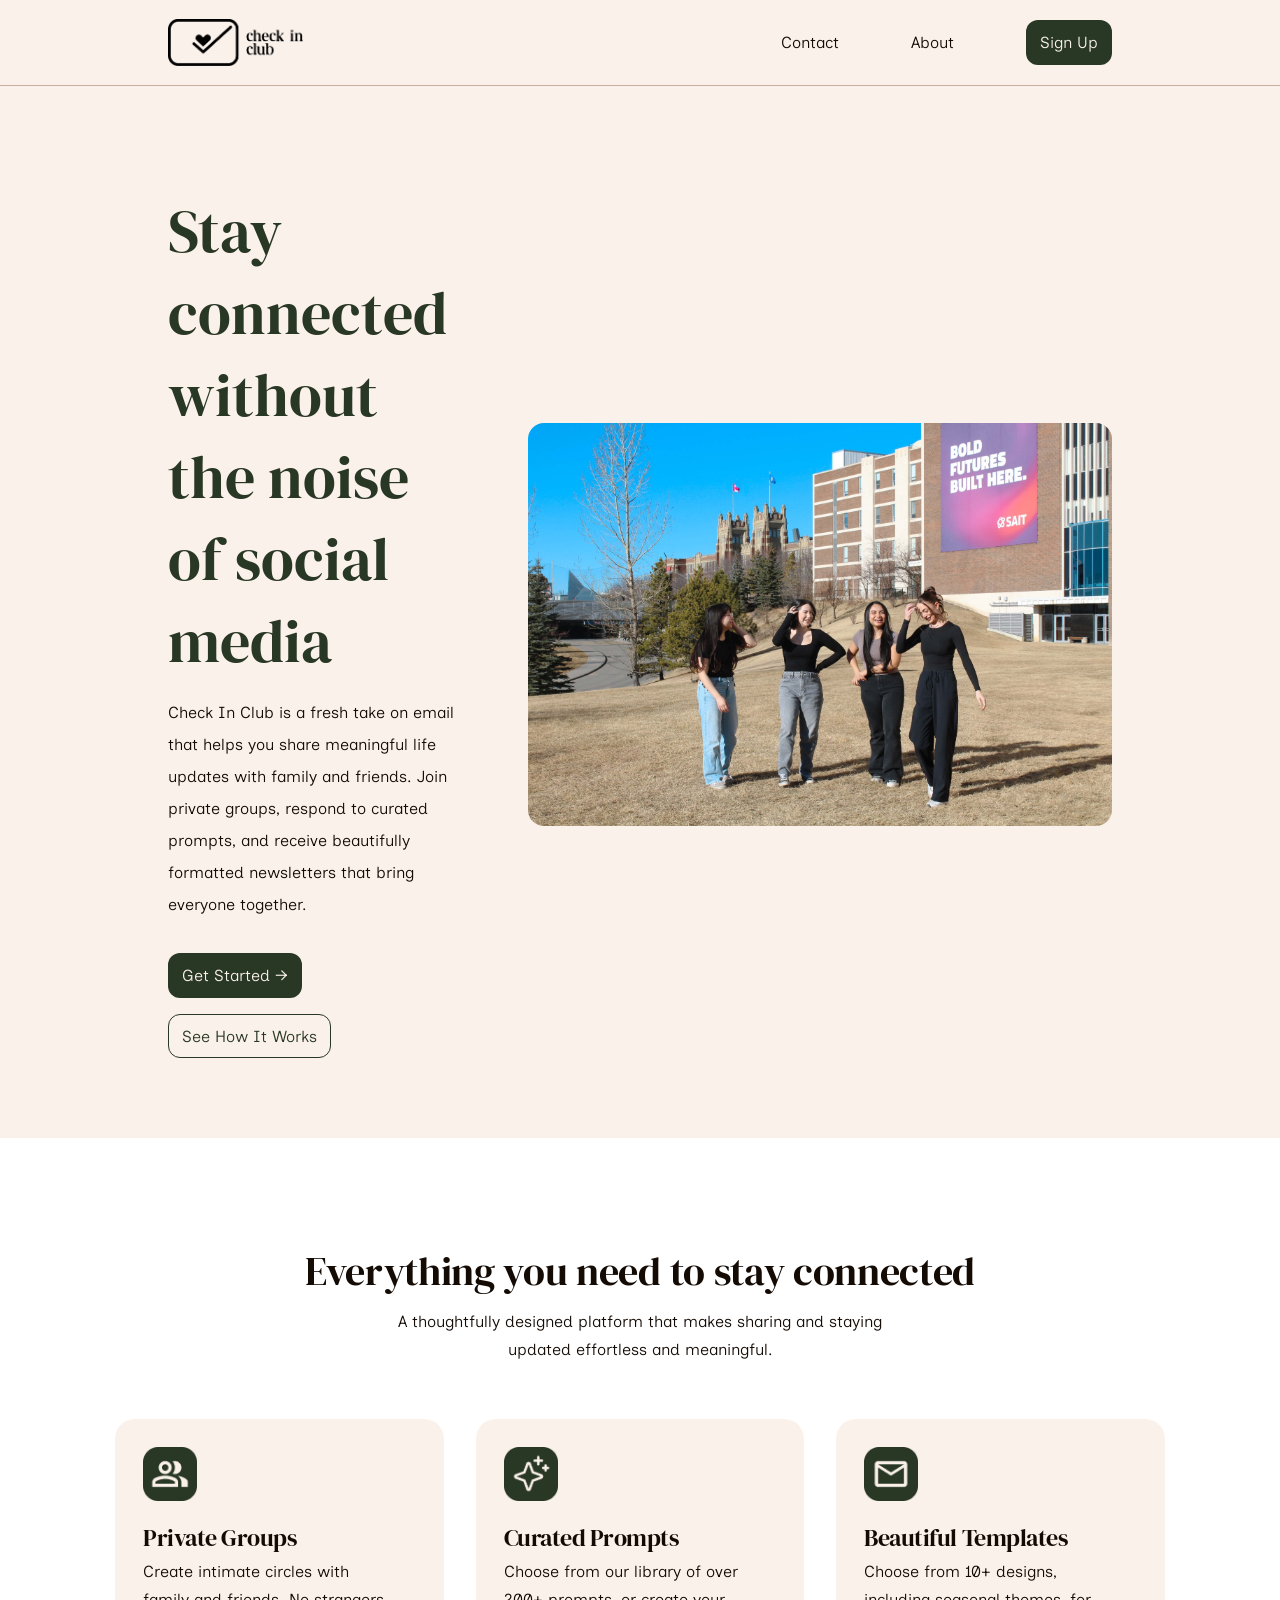
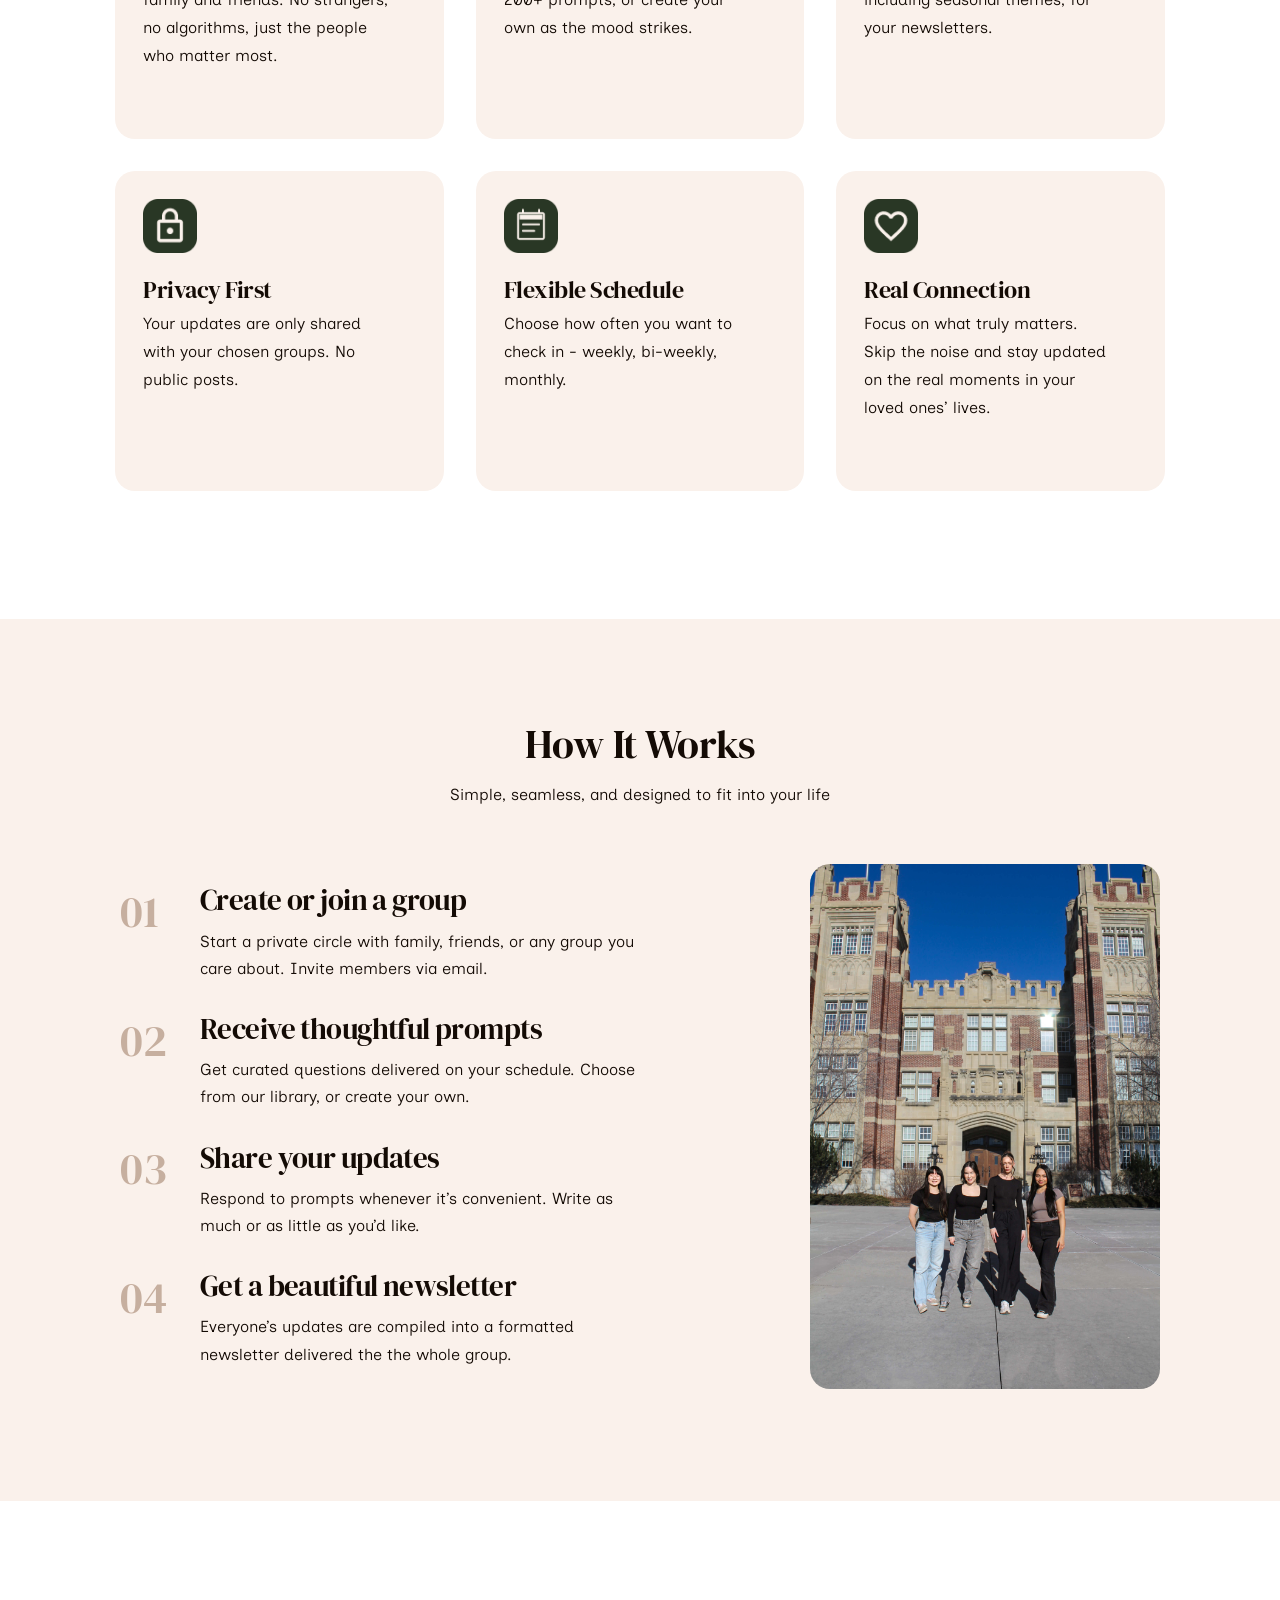
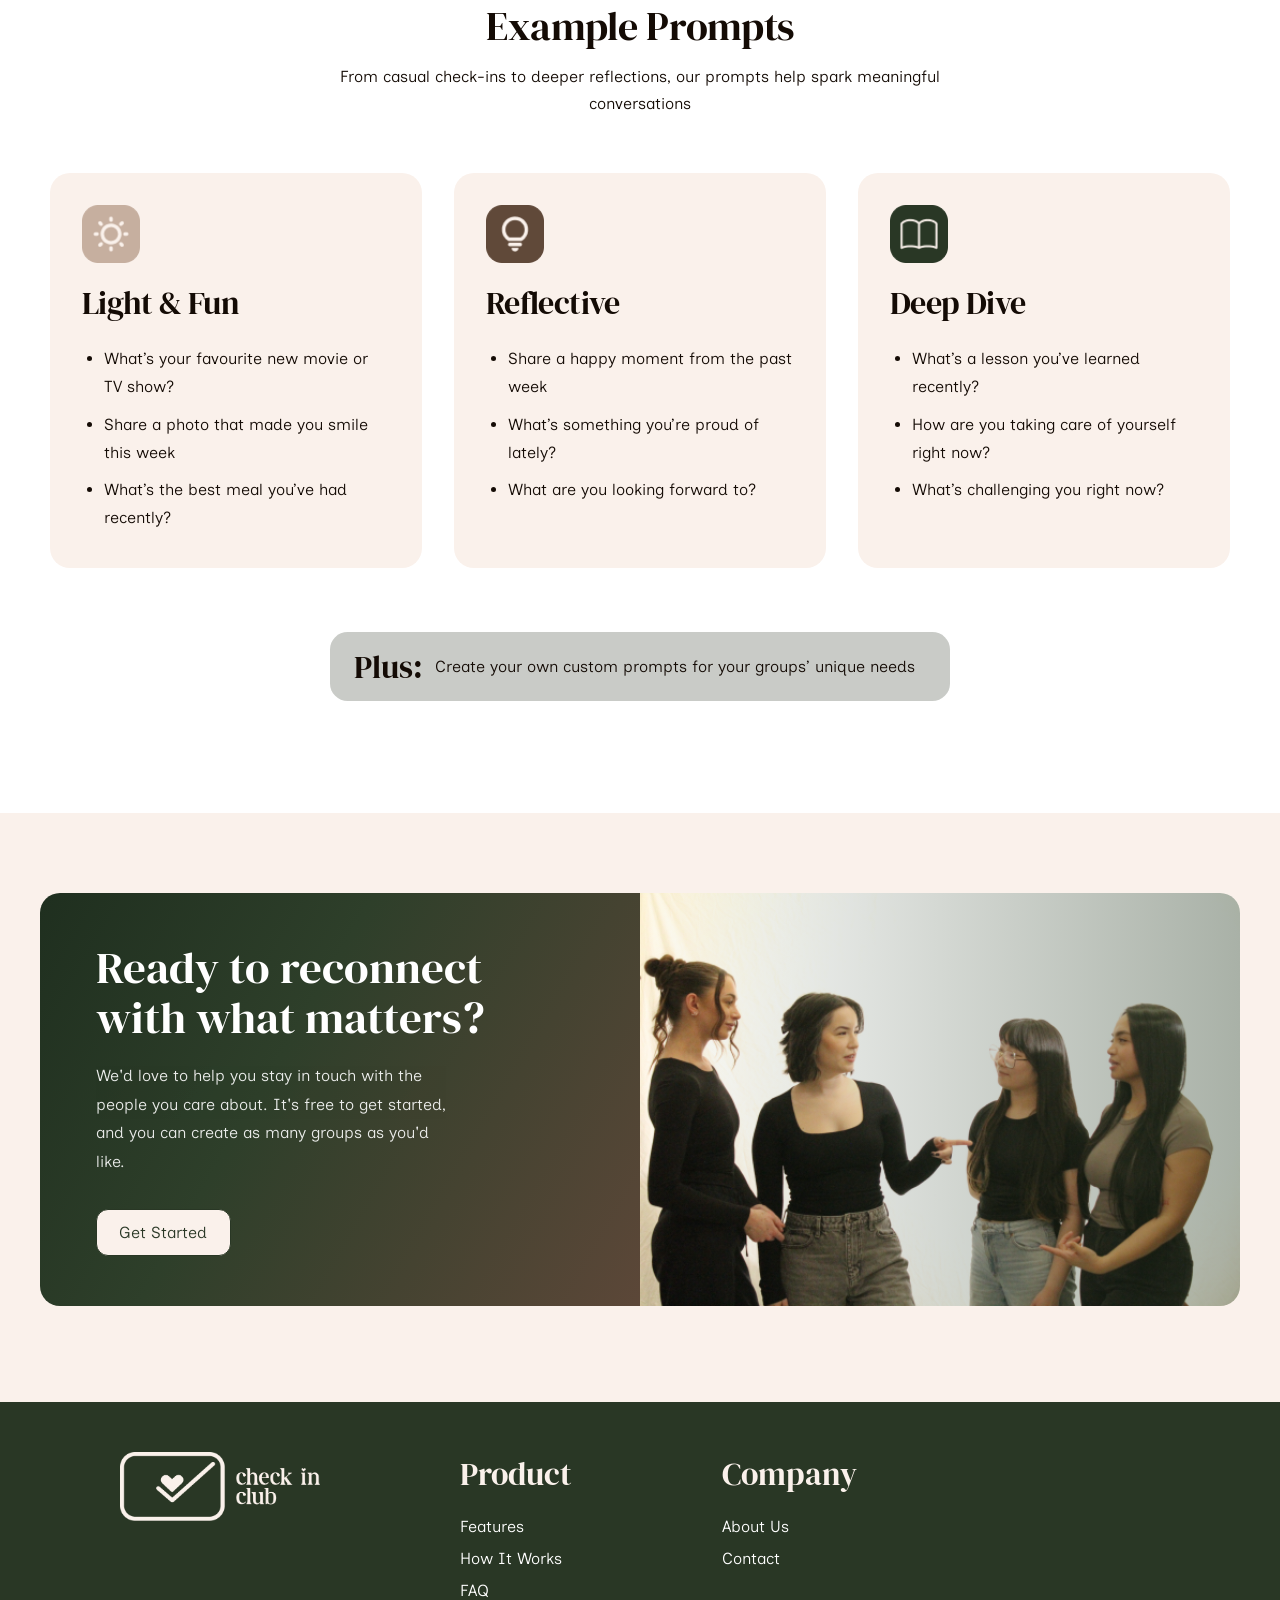
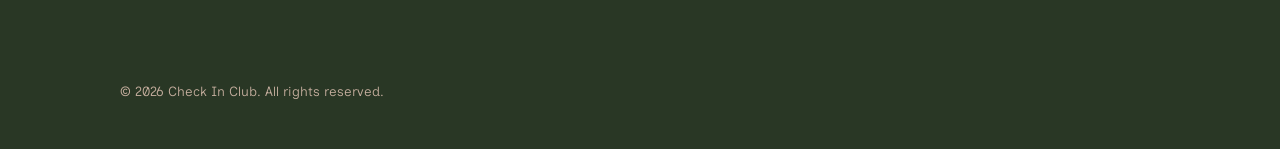
==== index.html @ f98d288e "adding files" ====
<!DOCTYPE html>
<html lang="en">
<head>
    <meta charset="UTF-8">
    <meta name="viewport" content="width=device-width, initial-scale=1.0">
    <title>Check In Club | checkinclub.ca</title>
    <link rel="stylesheet" href="styles.css">
</head>
<body>
    <header class="main-header">
        <div class="logo">
            <a href="index.html">
                <img src="images/full-logo.png" alt="Check In Club logo" class="logo-desktop">
                <img src="images/just-logo.png" alt="Check In Club logo" class="logo-mobile">
            </a>
        </div>
        <button class="nav-toggle" aria-label="Open menu" aria-expanded="false" aria-controls="site-nav">
            <span class="nav-toggle_bar"></span>
            <span class="nav-toggle_bar"></span>
            <span class="nav-toggle_bar"></span>
        </button>
        <nav class="nav-links" id="mobile-nav">
            <a href="contact.html">Contact</a>
            <a href="about.html">About</a>
            <a href="signup.html" class=" btn btn-primary">Sign Up</a>
        </nav>
    </header>

    <main>
        <section class="hero-section">
            <div class="hero-content">
                <div class="hero-content-text">
                    <div class="hero-text">
                        <h1>Stay connected without the noise of social media</h1>
                        <p>Check In Club is a fresh take on email that helps you share meaningful life updates with family and friends. Join private groups, respond to curated prompts, and receive beautifully formatted newsletters that bring everyone together.</p>
                    </div>
                    <div class="hero-actions">
                        <a href="signup.html" class="btn btn-primary">Get Started → </a>
                        <a href="#how-it-works" class="btn btn-secondary">See How It Works</a>
                    </div>
                </div>
                <div class="hero-image">
                    <img src="images/girlies_candid.jpeg" alt="students infront of SAIT campus" width="3337" height="2304">
                </div>    
            </div>
        </section>

        <section class="connected-section section-whitebg" id="what-features">
            <div class="connected-title">
                <h2>Everything you need to stay connected</h2>
                <p>A thoughtfully designed platform that makes sharing and staying updated effortless and meaningful.</p>
            </div>
            <div class="connected-grid">
                <article class="connected-card">
                    <img src="images/group-icon.png" alt="private groups icon" class="icon connect-icon">
                    <h3>Private Groups</h3>
                    <p>Create intimate circles with family and friends. No strangers, no algorithms, just the people who matter most.</p>
                </article>
                <article class="connected-card">
                    <img src="images/prompts-icon.png" alt="curated prompts icon" class="icon connect-icon">
                    <h3>Curated Prompts</h3>
                    <p>Choose from our library of over 200+ prompts, or create your own as the mood strikes.</p>
                </article>
                <article class="connected-card">
                    <img src="images/templates-icon.png" alt="beautiful templates icon" class="icon connect-icon">
                    <h3>Beautiful Templates</h3>
                    <p>Choose from 10+ designs, including seasonal themes, for your newsletters.</p>
                </article>
                <article class="connected-card">
                    <img src="images/privacy-icon.png" alt="privacy first icon" class="icon connect-icon">
                    <h3>Privacy First</h3>
                    <p>Your updates are only shared with your chosen groups. No public posts.</p>
                </article>
                <article class="connected-card">
                    <img src="images/sched-icon.png" alt="flexible schedule icon" class="icon connect-icon">
                    <h3>Flexible Schedule</h3>
                    <p>Choose how often you want to check in - weekly, bi-weekly, monthly. </p>
                </article>
                <article class="connected-card">
                    <img src="images/connection-icon.png" alt="real connection icon" class="icon connect-icon">
                    <h3>Real Connection</h3>
                    <p>Focus on what truly matters. Skip the noise and stay updated on the real moments in your loved ones’ lives.</p>
                </article>
            </div>
        </section>

        <section class="how-section" id="how-it-works">
            <div class="how-title">
                <h2>How It Works</h2>
                <p>Simple, seamless, and designed to fit into your life</p>
            </div>
            <div class="how-content">
                <div class="how-list">
                    <article class="how-step">
                        <span>01</span>
                        <div class="how-step-text">
                            <h3>Create or join a group</h3>
                            <p>Start a private circle with family, friends, or any group you care about. Invite members via email. </p>
                        </div>
                    </article>
                    <article class="how-step">
                        <span>02</span>
                        <div class="how-step-text">
                            <h3>Receive thoughtful prompts</h3>
                            <p>Get curated questions delivered on your schedule. Choose from our library, or create your own.</p>
                        </div>
                    </article>
                    <article class="how-step">
                        <span>03</span>
                        <div class="how-step-text">
                            <h3>Share your updates</h3>
                            <p>Respond to prompts whenever it’s convenient. Write as much or as little as you’d like.</p>
                        </div>
                    </article>
                    <article class="how-step">
                        <span>04</span>
                        <div class="how-step-text">
                            <h3>Get a beautiful newsletter</h3>
                            <p>Everyone’s updates are compiled into a formatted newsletter delivered the the whole group.</p>
                        </div>
                    </article>
                </div>
                <div class="how-image">
                    <img src="images/girlies_port.jpg" alt="students infront of a SAIT building" width="2304" height="3456">
                </div>
            </div>
        </section>

        <section class="prompts-section section-whitebg">
            <div class="prompts-title">
                <h2>Example Prompts</h2>
                <p>From casual check-ins to deeper reflections, our prompts help spark meaningful conversations</p>
            </div>
            <div class="prompts-content">
                <div class="prompts-list">
                    <article class="prompts-card">
                        <img src="images/light-icon.png" alt="lights and fun icon" class="icon">
                        <h3>Light & Fun</h3>
                        <ul>
                            <li>What’s your favourite new movie or TV show?</li>
                            <li>Share a photo that made you smile this week</li>
                            <li>What’s the best meal you’ve had recently?</li>
                        </ul>
                    </article>
                    <article class="prompts-card">
                        <img src="images/reflect-icon.png" alt="reflective icon" class="icon">
                        <h3>Reflective</h3>
                        <ul>
                            <li>Share a happy moment from the past week</li>
                            <li>What’s something you’re proud of lately?</li>
                            <li>What are you looking forward to?</li>
                        </ul>
                    </article>
                    <article class="prompts-card">
                        <img src="images/deepdive-icon.png" alt="deep dive icon" class="icon">
                        <h3>Deep Dive</h3>
                        <ul>
                            <li>What’s a lesson you’ve learned recently?</li>
                            <li>How are you taking care of yourself right now?</li>
                            <li>What’s challenging you right now?</li>
                        </ul>
                    </article>
                </div>
            </div>
            <div class="prompts-plus">
                <h3>Plus:</h3>
                <p>Create your own custom prompts for your groups’ unique needs</p>
            </div>
        </section>

        <section class="ready-section">
            <div class="ready-content">
                <div class="ready-text">
                    <h3>Ready to reconnect with what matters?</h3>
                    <p>We'd love to help you stay in touch with the people you care about. It's free to get started, and you can create as many groups as you'd like.</p>
                    <a href="signup.html" class="btn btn-secondary">Get Started</a>
                </div>
                <div class="ready-image">
                    <img src="images/girlies_convo.png" alt="four students having a group discussion">
                </div>
            </div>
        </section>
        
    </main>

    <footer class="main-footer">
        <div class="footer-contents">
            <a href="index.html">
                <img src="images/full-ltlogo.png" alt="Check In Club logo" class="logo-desktop">
                <img src="images/lettermark-logo.png" alt="Check In Club logo" class="footer-logo logo-mobile">
            </a>
            <div class="footer-quick">
                <div class="footer-links">
                    <h3>Product</h3>
                    <a href="#what-features">Features</a>
                    <a href="#how-it-works">How It Works</a>
                    <a href="faq.html">FAQ</a>
                </div>
                <div class="footer-links">
                    <h3>Company</h3>
                    <a href="about.html">About Us</a>
                    <a href="contact.html">Contact</a>
                </div>    
            </div>
        </div>
        <div class="footer-copy">
            <p>&copy; 2026 Check In Club. All rights reserved.</p>
        </div>
    </footer>

    <script src="script.js"></script>
</body>
</html>
---- styles.css ----
@import url('https://fonts.googleapis.com/css2?family=DM+Serif+Display:ital@0;1&family=Inclusive+Sans:ital,wght@0,300..700;1,300..700&display=swap');

:root {
    --ltbg: #FAF1EB;
    --lttext: #140B05;
    --ltprimary: #293725;
    --ltsecondary: #C6AF9F;
    --ltaccent: #604939;
    --dkbg: #140B05;
    --dktext: #FAF1EB;
    --dkprimary: #CCDAC8;
    --dksecondary: #604939;
    --dkaccent: #C6AF9F;
    --white: #FFFFFF;
}

* {
    box-sizing: border-box;
    margin: 0;
}
html {
    scroll-behavior: smooth;
}

body {
    font-family: 'Inclusive Sans', Arial, Helvetica, sans-serif;
    background-color: var(--ltbg);
    color: var(--lttext);
    font-weight: 350;
}

/*-- main header and mobile menu --*/
.nav-toggle {
    display: none;
    background: transparent;
    border: none;
    padding: 0.25rem;
    cursor: pointer;
    z-index: 1001;
}

.nav-toggle_bar {
    display: block;
    width: 26px;
    height: 3px;
    margin: 5px 0;
    background-color: var(--ltprimary);
    border-radius: 999px;
    transition: transform 0.25s ease, opacity 0.25s ease;
}

/* hamburger to X */
.nav-toggle.active .nav-toggle_bar:nth-child(1) {
    transform: translateY(8px) rotate(45deg);
}

.nav-toggle.active .nav-toggle_bar:nth-child(2) {
    opacity: 0;
}

.nav-toggle.active .nav-toggle_bar:nth-child(3) {
    transform: translateY(-8px) rotate(-45deg);
}

img {
    display: block;
    max-width: 100%;
}

a {
    color: inherit;
    text-decoration: none;
}

h1, h2, h3 {
    font-family: 'DM Serif Display', Verdana, Tahoma, sans-serif;
    font-weight: 330;
}

/* buttons */
.btn {
    display: inline-flex;
    align-items: center;
    justify-content: center;
    min-height: 2.8rem;
    padding: 0.2rem 0.8rem;
    border-radius: 0.75rem;
    border: 1px solid transparent;
    font-size: 1rem;
    transition: 0.2s ease;
}

.btn-primary {
    background-color: var(--ltprimary);
    color: var(--ltbg);
}

.btn-primary:hover {
    background-color: var(--ltbg);
    color: var(--ltprimary);
    border: 1px solid #293725;
}

.btn-secondary {
    background-color: var(--ltbg);
    color: var(--ltprimary);
    border: 1px solid var(--ltprimary);
}

.btn-secondary:hover {
    background-color: var(--ltprimary);
    color: var(--ltbg);
}
/* header */
.main-header {
    display: flex;
    justify-content: space-between;
    align-items: center;
    padding: 1.2rem 10.5rem;
    border-bottom: 1px solid var(--ltsecondary);
}

.logo img {
    max-width: 135px;
    height: auto;
}

.nav-toggle {
    display: none;
    width: 60px;
    height: 60px;
    border: none;
    border-radius: 50%;
    background-color: var(--ltprimary);
    cursor: pointer;
    z-index: 1001;

    /* this is the important part */
    padding: 0;
    position: relative;
}

.nav-toggle_bar {
    position: absolute;
    left: 50%;
    width: 26px;
    height: 4px;
    background-color: var(--ltbg);
    border-radius: 999px;
    transform: translateX(-50%);
}

/* place each line manually */
.nav-toggle_bar:nth-child(1) {
    top: 12px;
}

.nav-toggle_bar:nth-child(2) {
    top: 23px;
}

.nav-toggle_bar:nth-child(3) {
    top: 34px;
}
.nav-links {
    display: flex;
    align-items: center;
    gap: 4.5rem;
}
  
.nav-links a {
    font-size: 1rem;
}
.nav-toggle.active .nav-toggle_bar:nth-child(1) {
    top: 24px;
    transform: translateX(-50%) rotate(45deg);
}

.nav-toggle.active .nav-toggle_bar:nth-child(2) {
    opacity: 0;
}

.nav-toggle.active .nav-toggle_bar:nth-child(3) {
    top: 24px;
    transform: translateX(-50%) rotate(-45deg);
}

/*-- index page --*/

/* index hero */
.hero-section {
    min-height: calc(100vh - 94px);
    padding: 6.5rem 10.5rem 5rem;
}

h1 {
    font-size: 60px;
    color: var(--ltprimary)
}

.hero-content {
    max-width: 1400px;
    margin: 0 auto;
    display: grid;
    grid-template-columns: 1fr 1.08fr;
    gap: 4.5rem;
    align-items: center;
}

.hero-content-text {
    max-width: 620px;
    margin: 0 auto;
}

.hero-text h1 {
    max-width: 17ch;
    margin-bottom: 15px;
}

.hero-text p {
    max-width: 40ch;
    line-height: 32px;
}

.hero-actions {
    display: flex;
    flex-wrap: wrap;
    gap: 1rem;
    margin-top: 2rem;
}

.hero-image img {
    border-radius: 16px;
    max-width: 584px;
    height: auto;
}

.section-whitebg {
    background-color: var(--white)
}

/* index stay connected */
.connected-section {
    padding: 7rem 2rem 8rem;
}

.connected-title {
    max-width: 780px;
    margin: 0 auto 3.5rem;
    text-align: center;
}

.connected-title h2 {
    font-size: clamp(2.5rem, 1vw, 4.25rem);
    line-height: 1.05;
    letter-spacing: -0.02rem;
    margin-bottom: 1rem;
}

.connected-title p {
    max-width: 500px;
    margin: 0 auto;
    font-size: 1rem;
    line-height: 1.7;
}

.connected-grid {
    max-width: 1050px;
    margin: 0 auto;
    display: grid;
    grid-template-columns: repeat(3, 1fr);
    gap: 2rem;
}

.connected-card {
    background-color: var(--ltbg);
    border-radius: 1.25rem;
    padding: 1.75rem 1.75rem 2rem;
    min-height: 320px;
    display: flex;
    flex-direction: column;
    align-items: flex-start;
}

.connected-card .icon {
    width: 54px;
    height: 54px;
    object-fit: contain;
    margin-bottom: 1.5rem;
}

.connected-card h3 {
    font-family: 'DM Serif Display', Georgia, serif;
    font-size: 1.5rem;
    line-height: 1.05;
    letter-spacing: -0.02em;
    color: var(--lttext);
    margin-bottom: .5rem;
}

.connected-card p {
    font-size: 1rem;
    line-height: 1.75;
    color: var(--lttext);
    max-width: 25ch;
}

/* index how it works */
.how-section {
    padding: 6.5rem 2rem 7rem;
}

.how-title {
    max-width: 780px;
    margin: 0 auto 3.5rem;
    text-align: center;
}

.how-title h2 {
    font-size: clamp(2.5rem, 1vw, 4.25rem);
    line-height: 1.05;
    letter-spacing: -0.02rem;
    margin-bottom: 1rem;
}

.how-title p {
    font-size: 1rem;
    line-height: 1.7;
    color: var(--lttext);
}

.how-content {
    max-width: 1040px;
    margin: 0 auto;
    display: grid;
    grid-template-columns: 1.15fr 1fr;
    gap: 1.5rem;
    align-items: center;
}

.how-list {
    display: flex;
    flex-direction: column;
    gap: 2rem;
}

.how-step {
    display: grid;
    grid-template-columns: 60px 1fr;
    gap: 1.25rem;
    align-items: start;
}

.how-step span {
    font-family: 'DM Serif Display', Georgia, serif;
    font-size: 2.8rem;
    line-height: 1;
    color: var(--ltsecondary);
    display: inline-block;
    padding-top: 0.3rem;
}

.how-step-text h3 {
    font-size: 1.8rem;
    line-height: 1.05;
    letter-spacing: -0.02em;
    color: var(--lttext);
    margin-bottom: 0.75rem;
}

.how-step-text p {
    max-width: 45ch;
    font-size: 1rem;
    line-height: 1.7;
    color: var(--lttext);
}

.how-image {
    display: flex;
    justify-content: flex-end;
}

.how-image img {
    width: 100%;
    max-width: 350px;
    height: auto;
    object-fit: cover;
    border-radius: 1.25rem;
}

/* index prompts */
.prompts-section {
    padding: 6.5rem 2rem 7rem;
}

.prompts-title {
    max-width: 780px;
    margin: 0 auto 3.5rem;
    text-align: center;
}

.prompts-title h2 {
    font-size: clamp(2.5rem, 1vw, 4.25rem);
    line-height: 1.05;
    letter-spacing: -0.02rem;
    margin-bottom: 1rem;
}

.prompts-title p {
    max-width: 620px;
    margin: 0 auto;
    font-size: 1rem;
    line-height: 1.7;
    color: var(--lttext);
}

.prompts-content {
    max-width: 1180px;
    margin: 0 auto;
}

.prompts-list {
    display: grid;
    grid-template-columns: repeat(3, 1fr);
    gap: 2rem;
}

.prompts-card {
    background-color: var(--ltbg);
    border-radius: 1.25rem;
    padding: 2rem 2rem 2.2rem;
    min-height: 395px;
    display: flex;
    flex-direction: column;
    align-items: flex-start;
}

.prompts-card img {
    width: 58px;
    height: 58px;
    object-fit: contain;
    margin-bottom: 1.5rem;
    display: block;
}

.prompts-card h3 {
    font-family: 'DM Serif Display', Georgia, serif;
    font-size: 2rem;
    line-height: 1.05;
    letter-spacing: -0.02em;
    color: var(--lttext);
    margin-bottom: 1.5rem;
}

.prompts-card ul {
    margin: 0;
    padding-left: 1.4rem;
}

.prompts-card li {
    font-size: 1rem;
    line-height: 1.75;
    color: var(--lttext);
    margin-bottom: 0.6rem;
}

.prompts-card li:last-child {
    margin-bottom: 0;
}

.prompts-plus {
    max-width: 620px;
    margin: 4rem auto 0;
    background-color: #c9cbc7;
    border-radius: 1.1rem;
    padding: 1.15rem 1.5rem;
    display: flex;
    align-items: center;
    gap: 0.75rem;
}

.prompts-plus h3 {
    font-size: 2rem;
    line-height: 1;
    color: var(--lttext);
    margin: 0;
    flex-shrink: 0;
}

.prompts-plus p {
    margin: 0;
    font-size: 1rem;
    line-height: 1.5;
    color: var(--lttext);
}

/* index ready */
.ready-section {
    padding: 5rem 2rem 6rem;
}

.ready-content {
    max-width: 1200px;
    margin: 0 auto;

    display: grid;
    grid-template-columns: 1fr 1fr;
    align-items: stretch;

    border-radius: 1.25rem;
    overflow: hidden;
}

/* left side */
.ready-text {
    padding: 3rem 3.5rem;

    display: flex;
    flex-direction: column;
    justify-content: center;

    background: linear-gradient(
        120deg,
        #1f2f1f 0%,
        #2e3f2a 40%,
        #5c4738 100%
    );

    color: var(--white);
}

.ready-text h3 {
    font-family: 'DM Serif Display', Georgia, serif;
    font-size: 2.8rem;
    line-height: 1.1;
    margin-bottom: 1.25rem;
    max-width: 18ch;
}

.ready-text p {
    font-size: 1rem;
    line-height: 1.8;
    margin-bottom: 2rem;
    max-width: 36ch;
    opacity: 0.9;
}

.ready-text .btn {
    width: fit-content;
    padding: 0.8rem 1.4rem;
}

.ready-text .btn:hover {
    background-color: var(--ltprimary);
    border: 1px solid var(--ltbg);
}

/* right side */
.ready-image {
    position: relative;
}

.ready-image img {
    width: 100%;
    height: 100%;
    object-fit: cover;
    display: block;
}

/* subtle overlay tint */
.ready-image::after {
    content: "";
    position: absolute;
    inset: 0;
    background: linear-gradient(
        to left,
        rgba(40, 60, 35, 0.4),
        rgba(40, 60, 35, 0)
    );
}

/*-- about page --*/
.about-hero {
    padding: 6.5rem 11rem 5rem;
    max-width: 1550px;
    margin: 0 auto;
    display: grid;
    grid-template-columns: 1fr 0.75fr;
    gap: 1.5rem;
    align-items: center;
}

.about-hero-text {
    max-width: 1550px;
    margin: 0 auto;
}

.about-hero-text h1 {
    font-size: 60px;
    color: var(--ltprimary);
    max-width: 17ch;
    margin-bottom: 15px;
}
    
.about-hero-text p {
    max-width: 100ch;
    line-height: 30px;
}

.about-hero-image {
    display: flex;
    justify-content: flex-end;
}
    
.about-hero-image img {
    width: 100%;
    max-width: 350px;
    height: auto;
    object-fit: cover;
    border-radius: 1.25rem;
}

.about-grid {
    padding: 1.5rem 11rem 4rem;
    display: grid;
    grid-template-columns: repeat(2, 1fr);
    gap: 2.5rem;
    max-width: 1400px;
    margin: 0 auto;
}

.about-girlie {
    border-radius: 1rem;
    background-color: var(--ltsecondary);
    color: var(--lttext);
    justify-content: center;
    text-align: center;
    padding: 1.5rem;

}

.about-girlie img {
    margin: 0 auto;
    justify-items: center;
    margin-bottom: 20px;
}
.about-girlie h3 {
    font-size: 1.5rem;
}

.about-girlie p {
    line-height: 25px;
    margin: 20px;
}

.girlie-icons {
    padding: 1rem;
}

.girlie-icons i {
    font-size: 30px;
}

.girlie-icons a {
    margin: 10px;
}

/*-- sign up page --*/
.signup-section {
    padding: 4rem 9.8rem;
    max-width: 1600px;
    width: 100%;
    margin: 0 auto;
    display: flex;
    justify-content: center;
}

.signup-content {
    max-width: 500px;
}

.signup-content h1 {
    margin-bottom: 1.5rem;
}

.signup-content p {
    line-height: 28px;
}

.signup-form {
    background-color: var(--ltsecondary);
    padding: 1.2rem;
    margin: 0 auto;
    border-radius: 16px;
    width: 400px;
}

.signup-form h2 {
    margin-bottom: 1rem;
}

.signup-form input{
    width: 100%;
    margin-bottom: 2rem;
    padding: .8rem;
    border: 1.5px solid var(--lttext);
    border-radius: 8px;
    font-family: 'Inclusive Sans', Arial, Helvetica, sans-serif;
}

.signup-form button {
    font-family: 'Inclusive Sans', Arial, Helvetica, sans-serif;
    font-weight: 350;
}

.signup-message {
    padding: 3rem 9.5rem 4rem;
    line-height: 28px;
    max-width: 1400px;
}

.signup-message h2 {
    margin-bottom: 1rem;
}

.signup-empty {
    padding: 20rem;
}

/*-- contact page --*/
.contact-section {
    max-width: 1260px;
    margin: 0 auto;
    padding: 5rem 2rem 6rem;
}

.contact-section h1 {
    margin-bottom: 2.5rem;
}
.contact-form {
    background-color: var(--white);
    border-radius: 1.25rem;
    padding: 3rem 3.5rem;
    box-shadow: 0 4px 10px rgba(0, 0, 0, 0.12);
}

.contact-form form {
    display: flex;
    flex-direction: column;
    gap: 2rem;
}

.contact-row {
    display: grid;
    grid-template-columns: repeat(2, 1fr);
    gap: 2.5rem;
}

.input-group {
    display: flex;
    flex-direction: column;
    gap: 0.9rem;
}

.input-group label {
    font-family: 'DM Serif Display', Verdana, Tahoma, sans-serif;
    font-weight: 330;
    font-size: 1.5rem;
    line-height: 1.1;
    color: var(--lttext);
}

.input-group input,
.input-group textarea {
    width: 100%;
    border: 2px solid #1f1a17;
    border-radius: 0.75rem;
    background-color: var(--ltbg);
    color: var(--lttext);
    font-family: 'Inclusive Sans', Arial, Helvetica, sans-serif;
    font-size: 1rem;
    padding: 1rem 1.1rem;
    outline: none;
    transition: border-color 0.2s ease, box-shadow 0.2s ease;
}

.input-group input {
    min-height: 64px;
}

.input-group textarea {
    min-height: 190px;
    resize: vertical;
}

.input-group input::placeholder,
.input-group textarea::placeholder {
    color: #8d847d;
}

.input-group input:focus,
.input-group textarea:focus {
    border-color: var(--ltprimary);
    box-shadow: 0 0 0 3px rgba(41, 55, 37, 0.12);
}

.contact-form .btn {
    width: 100%;
    min-height: 58px;
    border-radius: 0.75rem;
    font-size: 1.1rem;
    justify-content: center;
    font-family: 'Inclusive Sans', Arial, Helvetica, sans-serif;
}

.contact-form .btn-primary {
    background: linear-gradient(to right, #1f2f1f, #284023);
    color: var(--white);
    border: none;
}

.contact-form .btn-primary:hover {
    background: linear-gradient(to right, #243824, #2d4928);
    color: var(--white);
}

/*-- faqs page --*/
.faq-page {
    max-width: 1200px;
    margin: 0 auto;
    padding: 5rem 2rem 7rem;
}

.faq-hero {
    margin-bottom: 3.5rem;
}

.faq-hero h1 {
    font-family: 'DM Serif Display', Georgia, serif;
    line-height: 1.05;
    letter-spacing: -0.03em;
    color: var(--ltprimary);
    margin-bottom: 1.5rem;
}

.faq-hero p {
    max-width: 950px;
    font-size: 1rem;
    line-height: 1.8;
    color: var(--lttext);
}

.faq-list {
    display: flex;
    flex-direction: column;
    gap: 1.25rem;
}

.faq-item {
    background-color: #c9b4a3;
    border-radius: 1rem;
    padding: 0;
    overflow: hidden;
}

.faq-item summary {
    list-style: none;
    cursor: pointer;
    position: relative;
    padding: 1.15rem 4.5rem 1.15rem 1.25rem;

    font-family: 'DM Serif Display', Georgia, serif;
    font-size: 1.85rem;
    line-height: 1.1;
    color: var(--ltprimary);
}

.faq-item summary::-webkit-details-marker {
    display: none;
}

.faq-item summary::after {
    content: "";
    position: absolute;
    right: 1.25rem;
    top: 50%;
    width: 14px;
    height: 14px;
    border-right: 3px solid var(--ltprimary);
    border-bottom: 3px solid var(--ltprimary);
    transform: translateY(-65%) rotate(45deg);
    transition: transform 0.2s ease;
}

.faq-item[open] summary::after {
    transform: translateY(-35%) rotate(225deg);
}

.faq-item p {
    padding: 0 1.25rem 1.15rem;
    margin: 0;
    font-size: 1rem;
    line-height: 1.8;
    color: var(--lttext);
    max-width: 1000px;
}

/* optional hover */
.faq-item summary:hover {
    opacity: 0.92;
}

/* footer */
.main-footer {
    background-color: var(--ltprimary);
    padding: 50px 120px 50px;
}

.footer-contents {
    display: flex;
    align-items: flex-start;
    gap: 140px;
    margin-bottom: 80px;
    color: var(--ltbg);
}

.footer-contents img {
    width: 180px;
    max-width: 100%;
    display: block;
}

img.logo-desktop {
    display: block;
    width: 200px;
}
img.logo-mobile {
    display: none;
}

.footer-quick {
    display: flex;
    justify-content: center;
    gap: 150px;
}

.footer-links {
    display: flex;
    flex-direction: column;
    gap: 10px;
    min-width: 100px;
}

.footer-links h3 {
    font-size: 2rem;
    margin: 0 0 10px 0;
}

.footer-links a {
    text-decoration: none;
    color: var(--white);
    font-size: 1rem;
    line-height: 1.4;
    transition: color 0.2s ease;
}

.footer-copy {
    color: var(--ltsecondary);
    font-size: smaller;
}

/*-- tablet and smaller --*/
   @media (min-width: 769px) and (max-width: 1024px) {
    /* header */
    .main-header {
        padding: 1.1rem 3rem;
    }

    .logo img {
        max-width: 120px;
    }

    .nav-links {
        gap: 2rem;
    }

    /* hero */
    .hero-section {
        padding: 4rem 8rem 3.5rem;
    }

    .hero-content {
        grid-template-columns: 1fr 1fr;
        gap: 2.5rem;
        align-items: center;
    }

    .hero-content-text {
        max-width: 100%;
        margin: 0;
    }

    .hero-text h1 {
        max-width: 10ch;
        font-size: 3.5rem;
        line-height: 1;
    }

    .hero-text p {
        max-width: 100%;
        font-size: 1rem;
        line-height: 1.7;
    }

    .hero-image img {
        max-width: 100%;
    }

    /* shared section padding */
    .connected-section,
    .how-section,
    .prompts-section,
    .ready-section {
        padding-left: 3rem;
        padding-right: 3rem;
    }

    /* connected */
    .connected-grid {
        grid-template-columns: repeat(2, 1fr);
        gap: 1.5rem;
    }

    .connected-card {
        min-height: auto;
    }

    .connected-card p {
        max-width: 100%;
    }

    /* how */
    .how-content {
        grid-template-columns: 1fr 0.8fr;
        gap: 2rem;
    }

    .how-step-text p {
        max-width: 100%;
    }

    .how-image img {
        max-width: 280px;
    }

    /* prompts */
    .prompts-list {
        grid-template-columns: 1fr;
        gap: 1.25rem;
    }

    .prompts-card {
        min-height: auto;
    }

    /* plus bar */
    .prompts-plus {
        max-width: 100%;
        margin-top: 2rem;
    }

    /* ready */
    .ready-content {
        grid-template-columns: 1fr 1fr;
    }

    .ready-text {
        padding: 2rem;
    }

    .ready-text h3 {
        font-size: 2.2rem;
        max-width: 100%;
    }

    .ready-text p {
        max-width: 100%;
    }

    /*about*/
    .about-hero {
        padding: 4rem 3rem 3rem;
        grid-template-columns: 1fr 0.8fr;
        gap: 2rem;
        align-items: center;
    }

    .about-hero-text {
        max-width: 100%;
        margin: 0;
    }

    .about-hero-text h1 {
        max-width: 10ch;
        font-size: 3.5rem;
        line-height: 1;
        margin-bottom: 1rem;
    }

    .about-hero-text p {
        max-width: 100%;
        font-size: 1rem;
        line-height: 1.7;
    }

    .about-hero-image img {
        max-width: 280px;
    }

    .about-grid {
        padding: 1rem 3rem 3rem;
        grid-template-columns: repeat(2, 1fr);
        gap: 1.5rem;
    }

    .about-girlie {
        padding: 1.25rem;
    }

    .about-girlie img {
        width: 100px;
        height: 100px;
        margin-bottom: 1rem;
    }

    .about-girlie h3 {
        font-size: 1.35rem;
    }

    .about-girlie p {
        margin: 1rem 0;
        font-size: 0.95rem;
        line-height: 1.6;
    }

    .girlie-icons {
        padding-top: 0.75rem;
    }

    .girlie-icons i {
        font-size: 1.6rem;
    }

    .girlie-icons a {
        margin: 0 0.4rem;
    }
    /*signup*/
    .signup-section {
        padding: 3.5rem 3rem;
        display: grid;
        grid-template-columns: 1fr 420px;
        gap: 2rem;
        align-items: start;
    }

    .signup-content {
        max-width: 100%;
    }

    .signup-content h1 {
        font-size: 3.5rem;
        line-height: 1;
        margin-bottom: 1rem;
    }

    .signup-content p {
        font-size: 1rem;
        line-height: 1.7;
        max-width: 100%;
    }

    .signup-form {
        width: 100%;
        max-width: 420px;
        padding: 1.1rem;
        border-radius: 1rem;
    }

    .signup-form h2 {
        font-size: 1.35rem;
        margin-bottom: 0.85rem;
    }

    .signup-form input {
        margin-bottom: 1.2rem;
        padding: 0.9rem 1rem;
        font-size: 0.95rem;
    }

    .signup-form .btn {
        width: 100%;
        min-height: 3.1rem;
    }

    .signup-message {
        padding: 0 3rem 3rem;
        max-width: 100%;
    }

    .signup-message h2 {
        font-size: 1.9rem;
        margin-bottom: 0.75rem;
    }

    .signup-message p {
        font-size: 1rem;
        line-height: 1.7;
    }

    .signup-empty {
        padding: 8rem 3rem;
    }

    /* footer */
    .main-footer {
        padding: 2.5rem 3rem;
    }

    .footer-contents {
        gap: 3rem;
        flex-wrap: wrap;
        margin-bottom: 2rem;
    }
    .footer-quick {
        display: flex;
        gap: 60px;
    }

    .footer-links h3 {
        font-size: 1.5rem;
    }
}
/*mobile*/
@media (max-width: 768px) {
    /*menu*/
    .main-header {
        position: relative;
        padding: 1rem 1.5rem;
        border: none;
    }

    .logo img {
        max-width: 80px;
    }

    .nav-toggle {
        display: block;
    }

    .nav-links {
        position: absolute;
        top: 100%;
        left: 0;
        right: 0;
        display: flex;
        flex-direction: column;
        align-items: center;
        gap: 0.75rem;
        padding: 1rem 1.5rem 1.25rem;
        background-color: var(--ltbg);
        border-bottom: 1px solid var(--ltsecondary);
        opacity: 0;
        visibility: hidden;
        pointer-events: none;
        transform: translateY(-10px);
        transition: opacity 0.25s ease, transform 0.25s ease, visibility 0.25s ease;
        z-index: 1000;
    }

    .nav-links.open {
        opacity: 1;
        visibility: visible;
        pointer-events: auto;
        transform: translateY(0);
    }

    .nav-links a {
        font-size: 1rem;
        padding: 0.7rem 0;
    }

    .nav-links .btn {
        width: 100%;
    }
    /*index*/
    .hero-section {
        min-height: calc(100vh - 80px);
        align-items: center;
    }

    .hero-content {
        grid-template-columns: 1fr;
        gap: 0;
        align-items: start;
    }

    .hero-content-text {
        max-width: 100%;
        margin: 0;
    }

    .hero-text h1 {
        max-width: 100%;
        font-size: 3rem;
        line-height: 0.98;
        margin-bottom: 1rem;
    }

    .hero-text p {
        max-width: 100%;
        font-size: 0.9rem;
        line-height: 1.65;
    }

    .hero-actions {
        flex-direction: column;
        gap: 0.75rem;
        margin-top: 1.25rem;
    }

    .hero-actions .btn {
        width: 100%;
        min-height: 3rem;
    }

    .hero-image {
        display: none;
    }

    /* shared section padding */
    .connected-section,
    .how-section,
    .prompts-section,
    .ready-section {
        padding: 2.5rem 1rem;
    }

    .connected-title,
    .how-title,
    .prompts-title {
        margin-bottom: 1.5rem;
    }

    .connected-title h2,
    .how-title h2,
    .prompts-title h2 {
        font-size: 2.1rem;
        line-height: 1.05;
    }

    .connected-title p,
    .how-title p,
    .prompts-title p {
        font-size: 0.9rem;
        line-height: 1.55;
        max-width: 100%;
    }

    /* connected */
    .connected-grid {
        grid-template-columns: 1fr;
        gap: 0.5rem;
    }

    .connected-card {
        min-height: auto;
        padding: 0.85rem 1rem;
        border-radius: 0;
        background-color: transparent;
        border-bottom: 1px solid var(--ltsecondary);
    }

    .connect-icon {
        display: none;
    }

    .connected-card h3 {
        font-size: 1.3rem;
        margin-bottom: 0.3rem;
    }

    .connected-card p {
        max-width: 100%;
        font-size: 0.9rem;
        line-height: 1.55;
    }

    /* how it works */
    .how-content {
        grid-template-columns: 1fr;
        gap: 1.75rem;
    }

    .how-image {
        display: none;
    }

    .how-list {
        gap: 1.5rem;
    }

    .how-step {
        grid-template-columns: 42px 1fr;
        gap: 0.75rem;
    }

    .how-step span {
        font-size: 2rem;
        padding-top: 0.1rem;
    }

    .how-step-text h3 {
        font-size: 1.4rem;
        margin-bottom: 0.35rem;
    }

    .how-step-text p {
        max-width: 100%;
        font-size: 0.9rem;
        line-height: 1.55;
    }

    /* prompts */
    .prompts-list {
        grid-template-columns: 1fr;
        gap: 0.9rem;
    }

    .prompts-card {
        min-height: auto;
        padding: 1rem;
        border-radius: 0.9rem;
    }

    .prompts-card img {
        width: 42px;
        height: 42px;
        margin-bottom: 0.8rem;
    }

    .prompts-card h3 {
        font-size: 1.4rem;
        margin-bottom: 0.75rem;
    }

    .prompts-card li {
        font-size: 0.9rem;
        line-height: 1.5;
        margin-bottom: 0.3rem;
    }

    .prompts-plus {
        margin-top: 1rem;
        padding: 0.85rem 1rem;
        border-radius: 16;
        flex-direction: row;
        align-items: flex-start;
    }

    .prompts-plus h3 {
        font-size: 1.2rem;
    }

    .prompts-plus p {
        font-size: 0.9rem;
        line-height: 1.45;
    }

    /* ready */
    .ready-content {
        grid-template-columns: 1fr;
        border-radius: 0.9rem;
    }

    .ready-image {
        order: -1;
    }

    .ready-image img {
        min-height: 180px;
    }

    .ready-text {
        padding: 1.25rem 1rem 1.4rem;
    }

    .ready-text h3 {
        font-size: 1.75rem;
        max-width: 100%;
        margin-bottom: 0.75rem;
    }

    .ready-text p {
        max-width: 100%;
        font-size: 0.9rem;
        line-height: 1.55;
        margin-bottom: 1rem;
    }

    .ready-text .btn {
        width: fit-content;
        min-width: 120px;
        padding: 0.6rem 1rem;
    }

    /*about page*/
    .about-hero {
        padding: 2.5rem 1rem 1.5rem;
        grid-template-columns: 1fr;
        gap: 0;
        align-items: start;
    }
    
    .about-hero-text {
        max-width: 100%;
        margin: 0;
    }
    
    .about-hero-text h1 {
        max-width: 100%;
        font-size: 3rem;
        line-height: 0.98;
        margin-bottom: 1rem;
    }
    
    .about-hero-text p {
        max-width: 100%;
        font-size: 0.9rem;
        line-height: 1.65;
    }
    
    .about-hero-image {
        display: none;
    }
    
    .about-grid {
        padding: 1rem 1rem 2.5rem;
        grid-template-columns: 1fr;
        gap: 1rem;
    }
    
    .about-girlie {
        padding: 1.25rem 1rem;
        border-radius: 0.9rem;
    }
    
    .about-girlie img {
        width: 90px;
        height: 90px;
        margin-bottom: 1rem;
    }
    
    .about-girlie h3 {
        font-size: 1.35rem;
    }
    
    .about-girlie p {
        margin: 0.85rem 0;
        font-size: 0.9rem;
        line-height: 1.55;
    }
    
    .about-girlie hr {
        margin: 0.75rem 0 0;
    }
    
    .girlie-icons {
        padding: 0.85rem 0 0;
    }
    
    .girlie-icons i {
        font-size: 1.5rem;
    }
    
    .girlie-icons a {
        margin: 0 0.45rem;
    }

    /*sign up*/
    .signup-section {
        flex-direction: column;
        align-items: stretch;
        gap: 1.5rem;
        padding: 2rem 1rem; 
    }

    .signup-content {
        max-width: 100%;
    }

    .signup-content h1 {
        font-size: 3.5rem;
        line-height: 1;
        margin-bottom: 1rem;
    }

    .signup-content p {
        font-size: 1rem;
        line-height: 1.7;
        max-width: 100%;
    }

    .signup-form {
        width: 100%;
        max-width: 100%;
    }

    .signup-form h2 {
        font-size: 1.35rem;
        margin-bottom: 0.85rem;
    }

    .signup-form input {
        margin-bottom: 1.2rem;
        padding: 0.9rem 1rem;
        font-size: 0.95rem;
    }

    .signup-form .btn {
        width: 100%;
        min-height: 3.1rem;
    }

    .signup-message {
        padding: 0 3rem 3rem;
        max-width: 100%;
    }

    .signup-message h2 {
        font-size: 1.9rem;
        margin-bottom: 0.75rem;
    }

    .signup-message p {
        font-size: 1rem;
        line-height: 1.7;
    }

    .signup-empty {
        padding: 8rem 3rem;
    }

    /*contact*/
    .contact-section {
        padding: 2.5rem 1rem 3rem;
    }
    
    .contact-section h1 {
        font-size: 3rem;
        line-height: 1.20;
        margin-bottom: 1.5rem;
        max-width: 15ch;
    }
    
    .contact-form {
        padding: 1rem;
        border-radius: 1.25rem;
    }
    
    .contact-row {
        grid-template-columns: 1fr;
        gap: 1.25rem;
    }
    
    .contact-form form {
        gap: 1.25rem;
    }
    
    .input-group {
        gap: 0.6rem;
    }
    
    .input-group label {
        font-size: 1.35rem;
        line-height: 1.1;
    }
    
    .input-group input,
    .input-group textarea {
        font-size: 0.95rem;
        padding: 0.95rem 1rem;
        border-width: 2px;
        border-radius: 0.75rem;
    }
    
    .input-group input {
        min-height: 58px;
    }
    
    .input-group textarea {
        min-height: 180px;
    }
    
    .contact-form .btn {
        min-height: 56px;
        font-size: 1rem;
        border-radius: 0.75rem;
    }

    /*signup page*/
    .signup-section {
        padding: 2.5rem 1rem;
        flex-direction: column;
        align-items: stretch;
        justify-content: flex-start;
        gap: 1.5rem;
    }
    
    .signup-content {
        max-width: 100%;
    }
    
    .signup-content h1 {
        font-size: 3rem;
        line-height: 0.98;
        margin-bottom: 1rem;
    }
    
    .signup-content p {
        font-size: 0.9rem;
        line-height: 1.65;
        max-width: 100%;
    }
    
    .signup-form {
        width: 100%;
        max-width: 100%;
        padding: 1rem;
        border-radius: 1rem;
    }
    
    .signup-form h2 {
        font-size: 1.35rem;
        margin-bottom: 0.75rem;
    }
    
    .signup-form input {
        width: 100%;
        margin-bottom: 1rem;
        padding: 0.9rem 1rem;
        font-size: 0.95rem;
    }
    
    .signup-form .btn {
        width: 100%;
        min-height: 3.2rem;
        font-size: 1rem;
    }
    
    .signup-message {
        padding: 0 1rem 2.5rem;
        max-width: 100%;
    }
    
    .signup-message h2 {
        font-size: 1.8rem;
        margin-bottom: 0.75rem;
    }
    
    .signup-message p {
        font-size: 0.9rem;
        line-height: 1.6;
    }
    
    .signup-empty {
        padding: 6rem 1rem;
    }
    /*faq page*/

    /*footer*/
    .main-footer {
        padding: 2rem 1rem;
    }

    .footer-contents {
        flex-direction: column;
        align-items: center;
        gap: 1.5rem;
        margin-bottom: 1.5rem;
        margin-top: 1.2rem;
    }

    img.logo-desktop {
        display: none;
    }

    img.logo-mobile {
        display: block;
        width: 300px;
    }

    .footer-quick {
        display: flex;
        justify-content: center;
        gap: 6rem;
        width: 100%;
    }

    .footer-links h3 {
        font-size: 1.35rem;
        margin-bottom: 0.4rem;
    }

    .footer-links {
        gap: 0.35rem;
    }

    .footer-links a,
    .footer-copy {
        font-size: 0.9rem;
    }
    .footer-copy {
        text-align: center;
        margin-top: 3rem;
    }
}

@media (max-width: 480px) {
    .main-header {
        padding: 1rem;
    }

    .nav-links {
        padding: 1rem 1rem 1.25rem;
    }
    .hero-section,
    .connected-section,
    .how-section,
    .prompts-section,
    .ready-section,
    .main-footer {
        padding-left: 0.75rem;
        padding-right: 0.75rem;
    }

    .hero-text h1 {
        font-size: 2.7rem;
    }

    .connected-title h2,
    .how-title h2,
    .prompts-title h2 {
        font-size: 1.9rem;
    }

    .prompts-card,
    .ready-text {
        padding-left: 0.9rem;
        padding-right: 0.9rem;
    }
    .about-hero,
    .about-grid {
        padding-left: 0.75rem;
        padding-right: 0.75rem;
    }
    .about-hero-text h1 {
        font-size: 2.7rem;
    }.contact-section {
        padding-left: 0.75rem;
        padding-right: 0.75rem;
    }
    
    .contact-section h1 {
        font-size: 2.7rem;
    }
    
    .contact-form {
        padding: 0.9rem;
    }
    
    .input-group label {
        font-size: 1.2rem;
    }
    
    .input-group textarea {
        min-height: 160px;
    }
    .signup-section,
    .signup-message,
    .signup-empty {
        padding-left: 0.75rem;
        padding-right: 0.75rem;
    }

    .signup-content h1 {
        font-size: 2.7rem;
    }

    .signup-form {
        padding: 0.9rem;
    }

    .signup-form h2 {
        font-size: 1.2rem;
    }

    .signup-empty {
        padding-top: 4rem;
        padding-bottom: 4rem;
    }
}
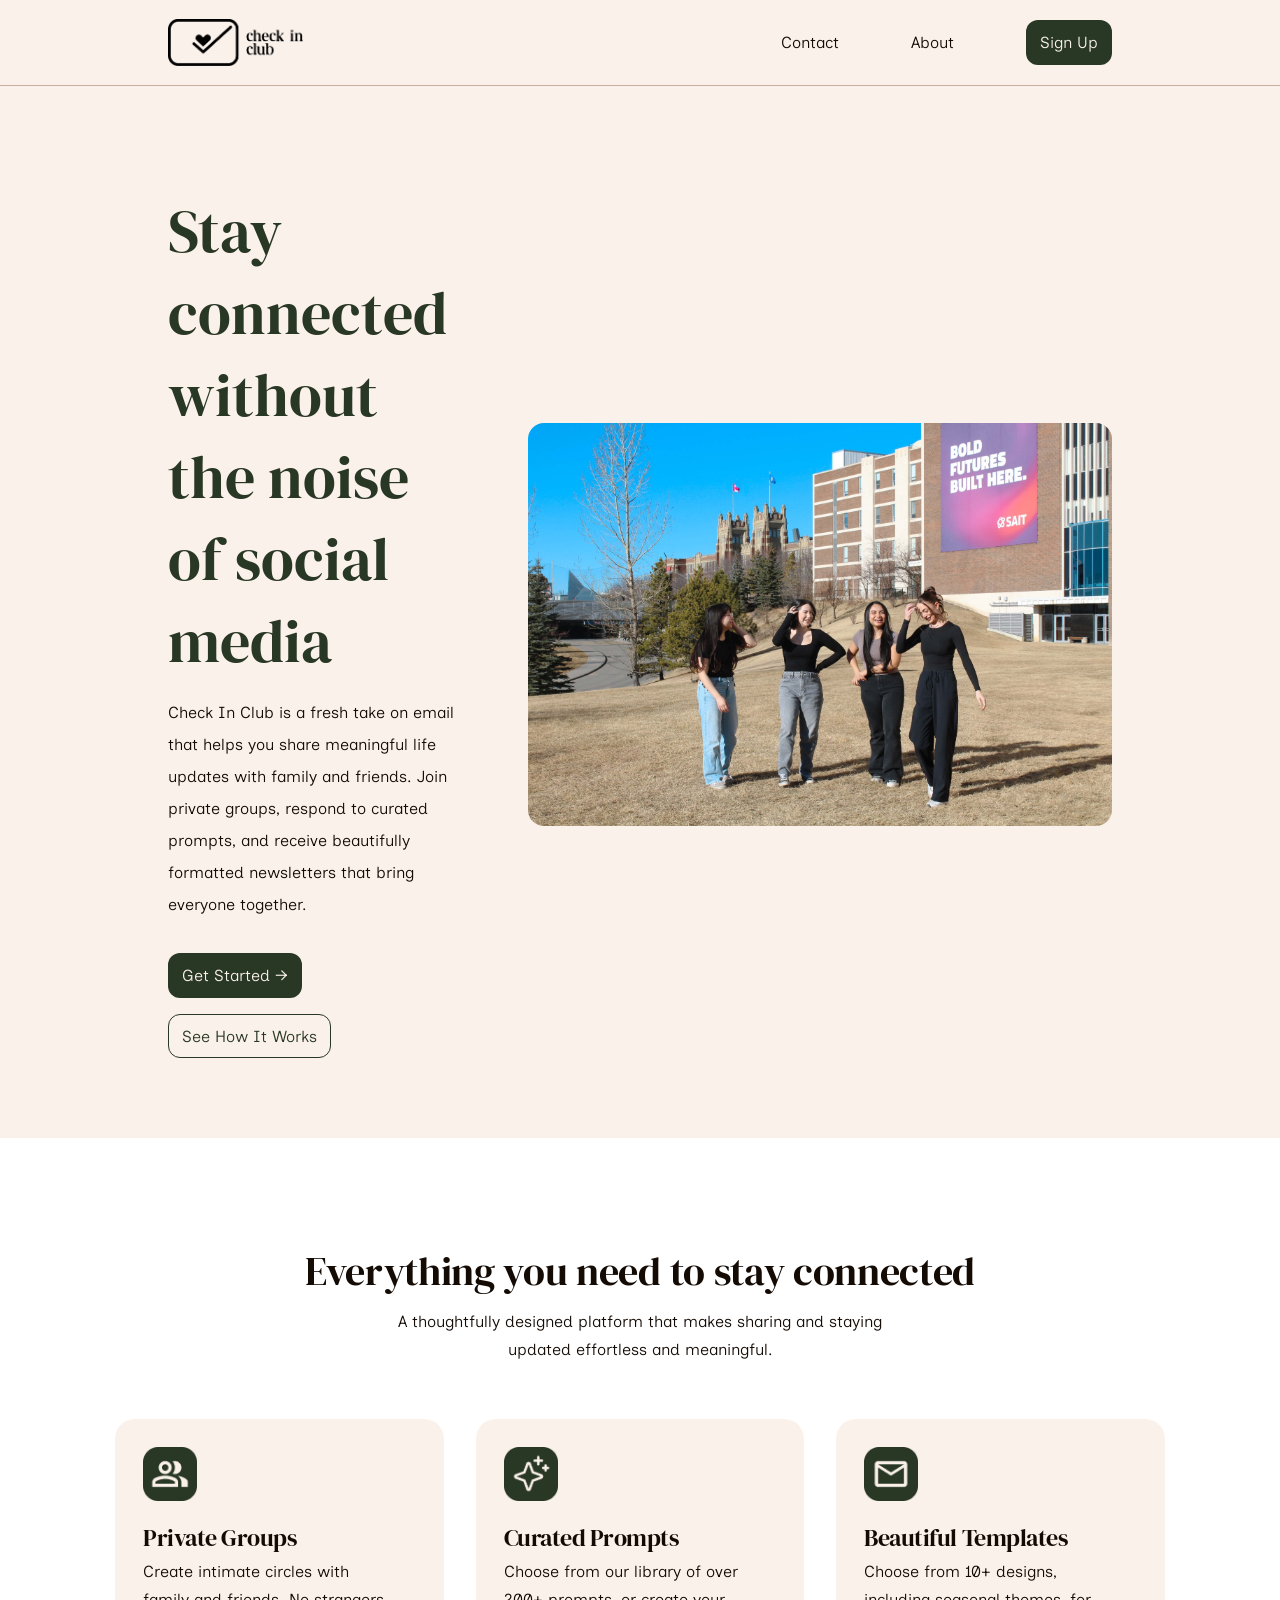
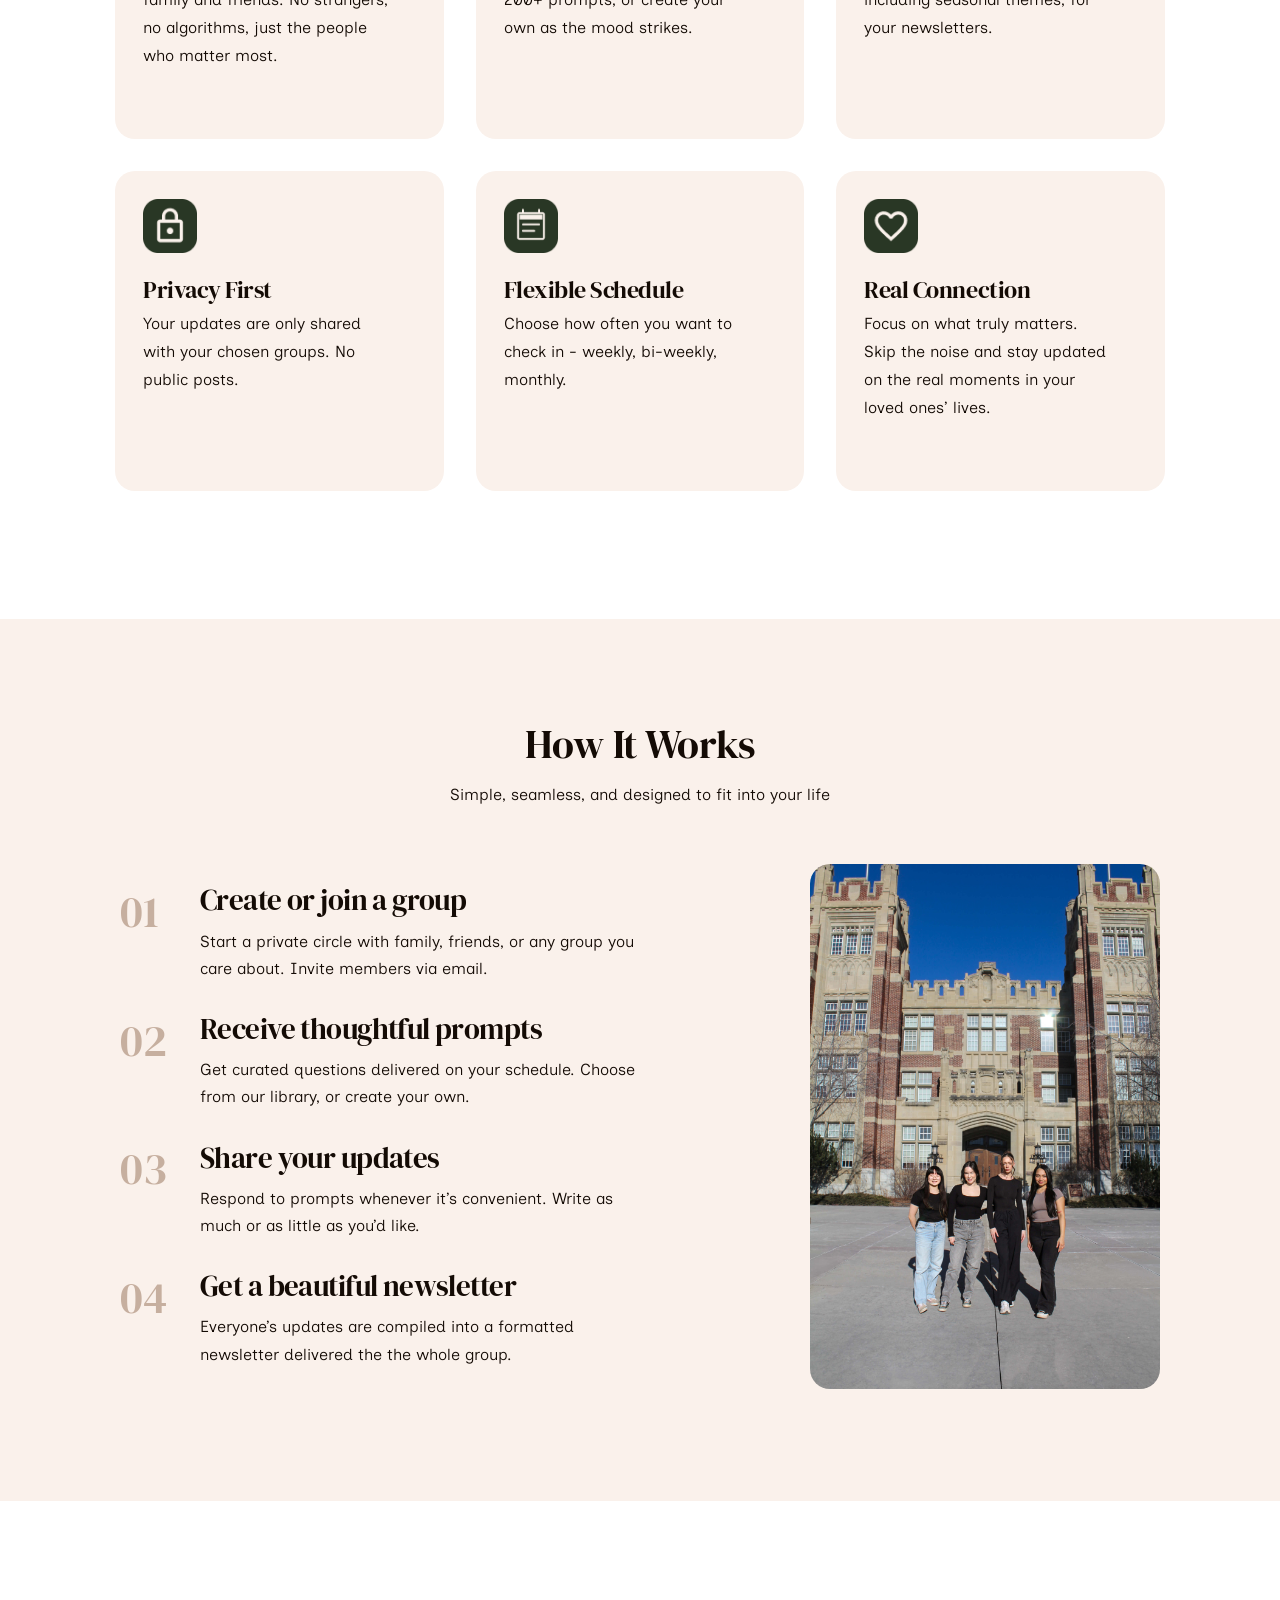
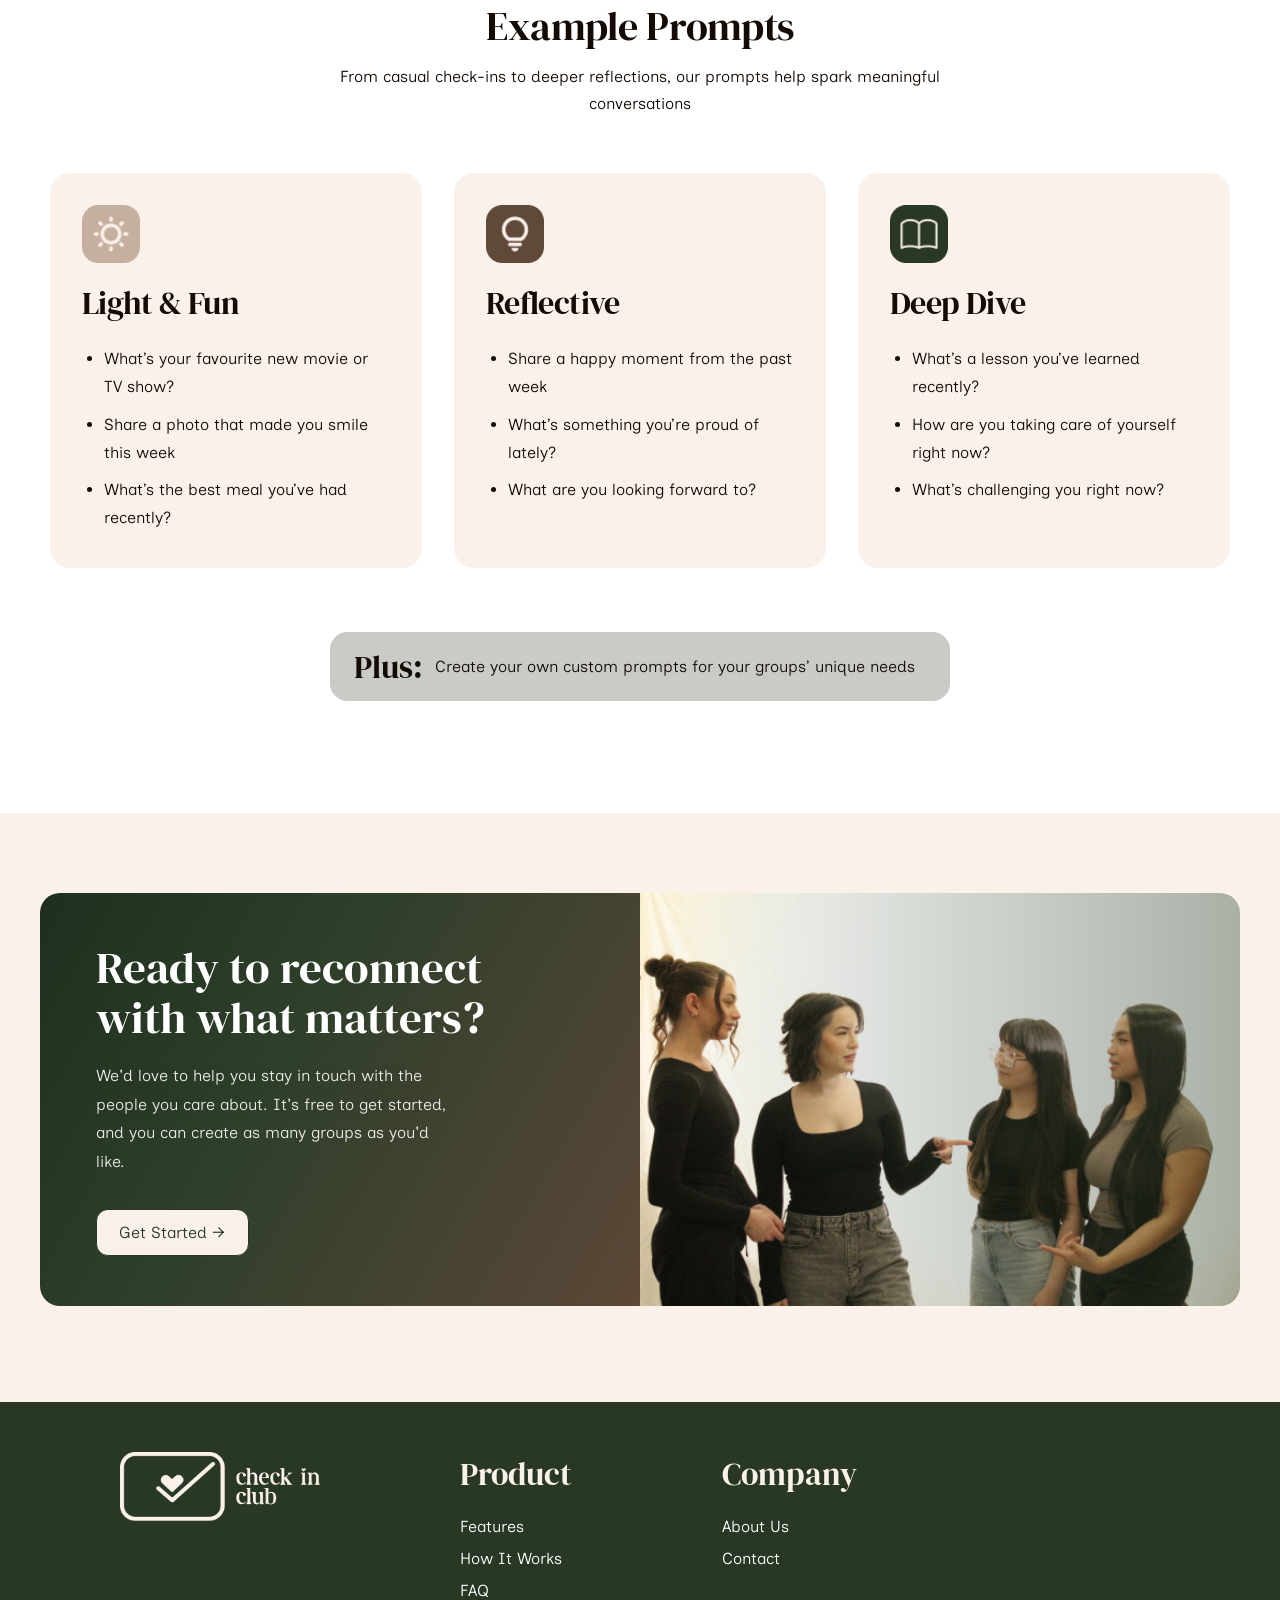
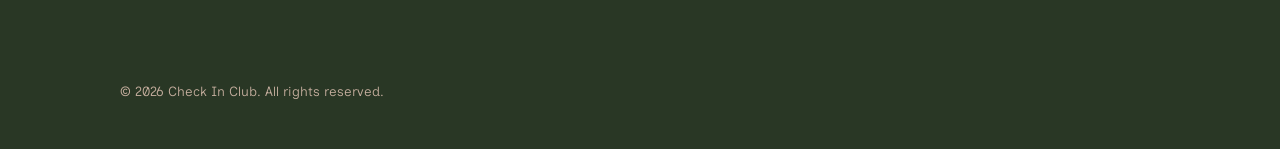
==== commit baf8872e: "updated dropdown and update about" ====
--- a/index.html
+++ b/index.html
@@ -53,33 +53,51 @@
             <div class="connected-grid">
                 <article class="connected-card">
                     <img src="images/group-icon.png" alt="private groups icon" class="icon connect-icon">
-                    <h3>Private Groups</h3>
-                    <p>Create intimate circles with family and friends. No strangers, no algorithms, just the people who matter most.</p>
+                    <h3 class="card-title">
+                        <span class="title-text">Private Groups</span>
+                        <span class="toggle-icon">▼</span>
+                    </h3>
+                    <p class="card-detail">Create intimate circles with family and friends. No strangers, no algorithms, just the people who matter most.</p>
                 </article>
                 <article class="connected-card">
                     <img src="images/prompts-icon.png" alt="curated prompts icon" class="icon connect-icon">
-                    <h3>Curated Prompts</h3>
-                    <p>Choose from our library of over 200+ prompts, or create your own as the mood strikes.</p>
+                    <h3 class="card-title">
+                        <span class="title-text">Curated Prompts</span>
+                        <span class="toggle-icon">▼</span>
+                    </h3>
+                    <p class="card-detail">Choose from our library of over 200+ prompts, or create your own as the mood strikes.</p>
                 </article>
                 <article class="connected-card">
                     <img src="images/templates-icon.png" alt="beautiful templates icon" class="icon connect-icon">
-                    <h3>Beautiful Templates</h3>
-                    <p>Choose from 10+ designs, including seasonal themes, for your newsletters.</p>
+                    <h3 class="card-title">
+                        <span class="title-text">Beautiful Templates</span>
+                        <span class="toggle-icon">▼</span>
+                    </h3>
+                    <p class="card-detail">Choose from 10+ designs, including seasonal themes, for your newsletters.</p>
                 </article>
                 <article class="connected-card">
                     <img src="images/privacy-icon.png" alt="privacy first icon" class="icon connect-icon">
-                    <h3>Privacy First</h3>
-                    <p>Your updates are only shared with your chosen groups. No public posts.</p>
+                    <h3 class="card-title">
+                        <span class="title-text">Privacy First</span>
+                        <span class="toggle-icon">▼</span>
+                    </h3>
+                    <p class="card-detail">Your updates are only shared with your chosen groups. No public posts.</p>
                 </article>
                 <article class="connected-card">
                     <img src="images/sched-icon.png" alt="flexible schedule icon" class="icon connect-icon">
-                    <h3>Flexible Schedule</h3>
-                    <p>Choose how often you want to check in - weekly, bi-weekly, monthly. </p>
+                    <h3 class="card-title">
+                        <span class="title-text">Flexible Schedule</span>
+                        <span class="toggle-icon">▼</span>
+                    </h3>
+                    <p class="card-detail">Choose how often you want to check in - weekly, bi-weekly, monthly. </p>
                 </article>
                 <article class="connected-card">
                     <img src="images/connection-icon.png" alt="real connection icon" class="icon connect-icon">
-                    <h3>Real Connection</h3>
-                    <p>Focus on what truly matters. Skip the noise and stay updated on the real moments in your loved ones’ lives.</p>
+                    <h3 class="card-title">
+                        <span class="title-text">Real Connection</span>
+                        <span class="toggle-icon">▼</span>
+                    </h3>
+                    <p class="card-detail">Focus on what truly matters. Skip the noise and stay updated on the real moments in your loved ones’ lives.</p>
                 </article>
             </div>
         </section>
@@ -173,7 +191,7 @@
                 <div class="ready-text">
                     <h3>Ready to reconnect with what matters?</h3>
                     <p>We'd love to help you stay in touch with the people you care about. It's free to get started, and you can create as many groups as you'd like.</p>
-                    <a href="signup.html" class="btn btn-secondary">Get Started</a>
+                    <a href="signup.html" class="btn btn-secondary">Get Started →</a>
                 </div>
                 <div class="ready-image">
                     <img src="images/girlies_convo.png" alt="four students having a group discussion">
--- a/styles.css
+++ b/styles.css
@@ -303,8 +303,12 @@
     line-height: 1.75;
     color: var(--lttext);
     max-width: 25ch;
-}
-
+    display: block;
+}
+
+.toggle-icon {
+    display: none;
+}
 /* index how it works */
 .how-section {
     padding: 6.5rem 2rem 7rem;
@@ -1395,6 +1399,42 @@
         line-height: 1.55;
     }
 
+    .card-title {
+        display: flex;
+        justify-content: space-between;
+        align-items: center;
+        width: 100%;
+        cursor: pointer;
+    }
+
+    .toggle-icon {
+        display: block;
+        font-size: 18px;
+        transition: transform 0.3s ease;
+    }
+
+    /* rotate arrow when open */
+    .connected-card.active .toggle-icon {
+        transform: rotate(-90deg);
+        transition: transform 0.3s ease;
+    }
+
+    /* collapse animation */
+    .card-detail {
+        max-height: 0;
+        overflow: hidden;
+        transition: max-height 0.3s ease;
+    }
+
+    .connected-card.active .card-detail {
+        max-height: 200px;
+        margin-top: 8px;
+    }
+
+    .connected-card img {
+        display: none;
+    }
+    
     /* how it works */
     .how-content {
         grid-template-columns: 1fr;
@@ -1509,8 +1549,9 @@
 
     .ready-text .btn {
         width: fit-content;
-        min-width: 120px;
-        padding: 0.6rem 1rem;
+        min-width: 140px;
+        padding: 0.8rem 1rem;
+        margin: 0 auto;
     }
 
     /*about page*/
@@ -1775,7 +1816,48 @@
     .signup-empty {
         padding: 6rem 1rem;
     }
-    /*faq page*/
+
+    /* faq page */
+    .faq-page {
+        padding: 2.5rem 1rem 3rem;
+    }
+
+    .faq-hero {
+        margin-bottom: 1.75rem;
+    }
+
+    .faq-hero h1 {
+        font-size: 3rem;
+        line-height: 0.98;
+        margin-bottom: 1rem;
+        max-width: 8ch;
+    }
+
+    .faq-hero p {
+        font-size: 0.9rem;
+        line-height: 1.6;
+        max-width: 100%;
+    }
+
+    .faq-list {
+        gap: 0.9rem;
+    }
+
+    .faq-item {
+        border-radius: 0.9rem;
+    }
+
+    .faq-item summary {
+        font-size: 1.35rem;
+        line-height: 1.15;
+        padding: 1rem 3.5rem 1rem 1rem;
+    }
+
+    .faq-item p {
+        padding: 0 1rem 1rem;
+        font-size: 0.9rem;
+        line-height: 1.6;
+    }
 
     /*footer*/
     .main-footer {
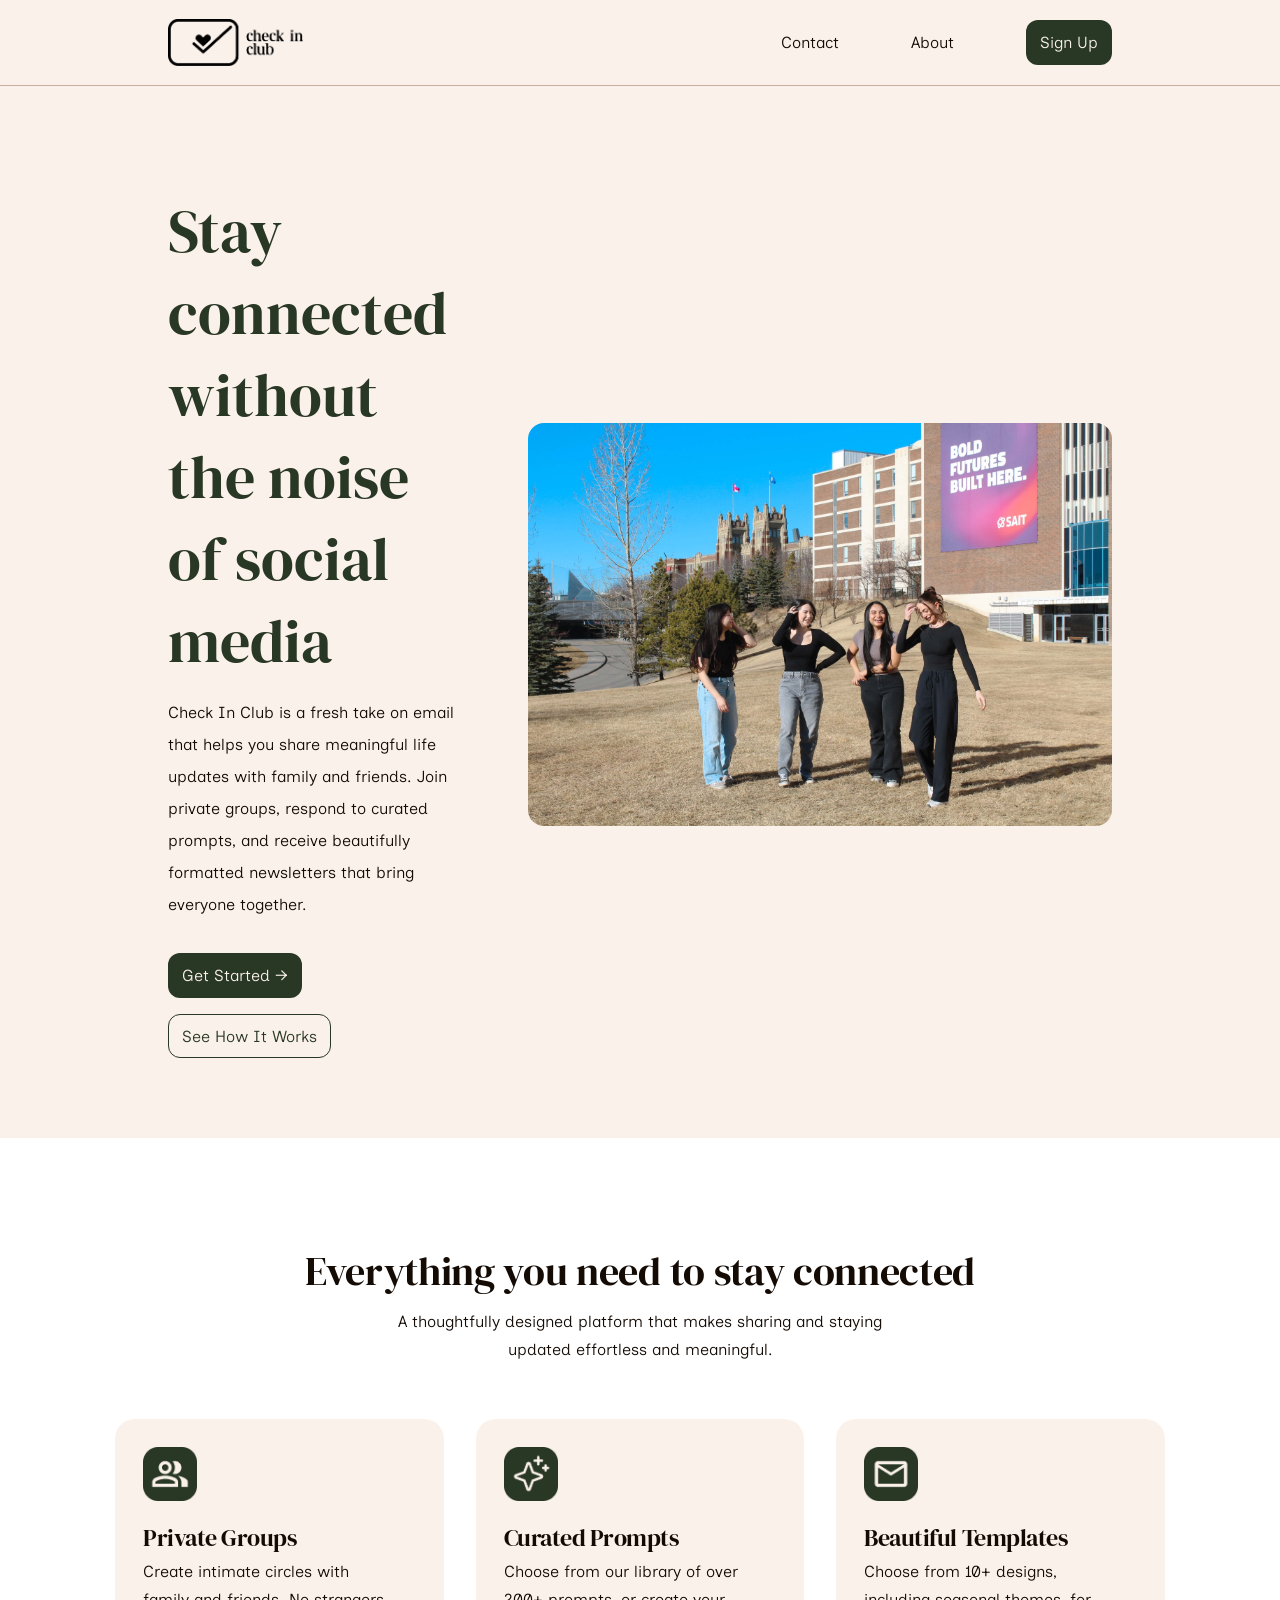
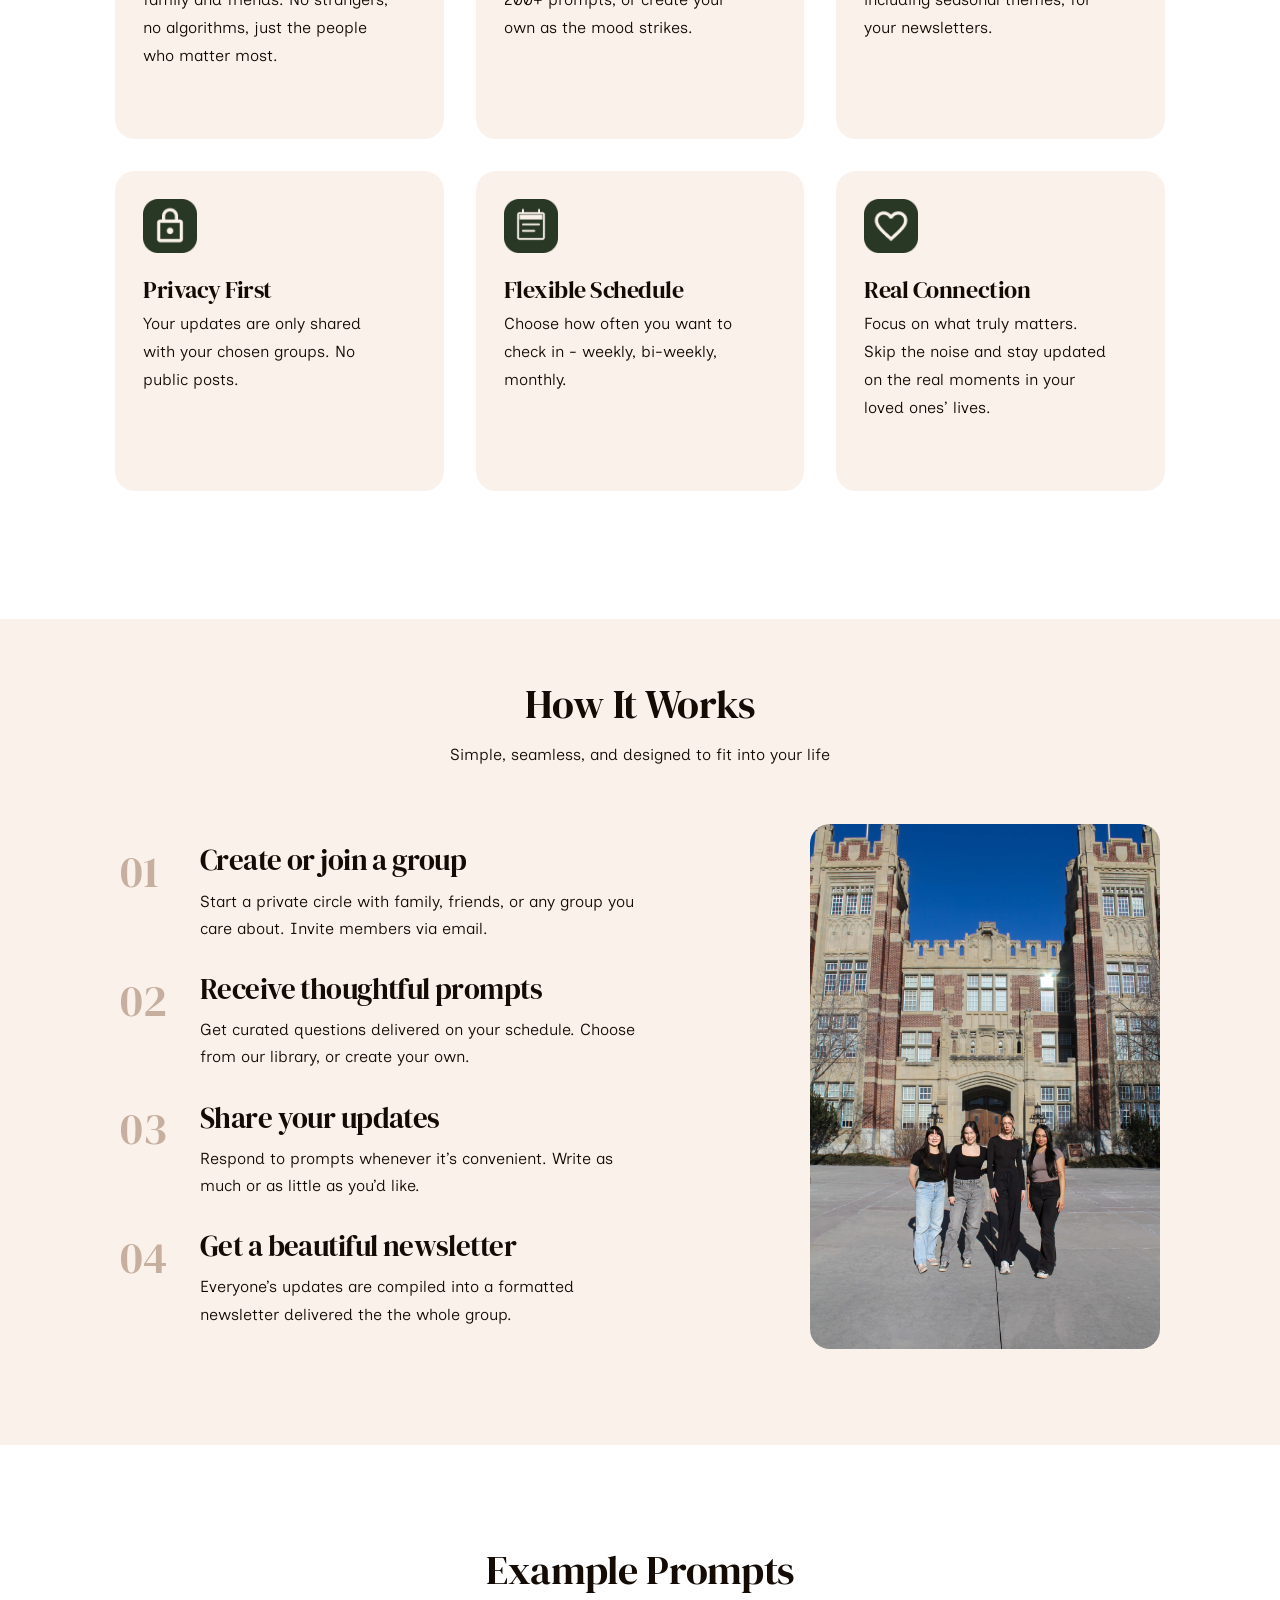
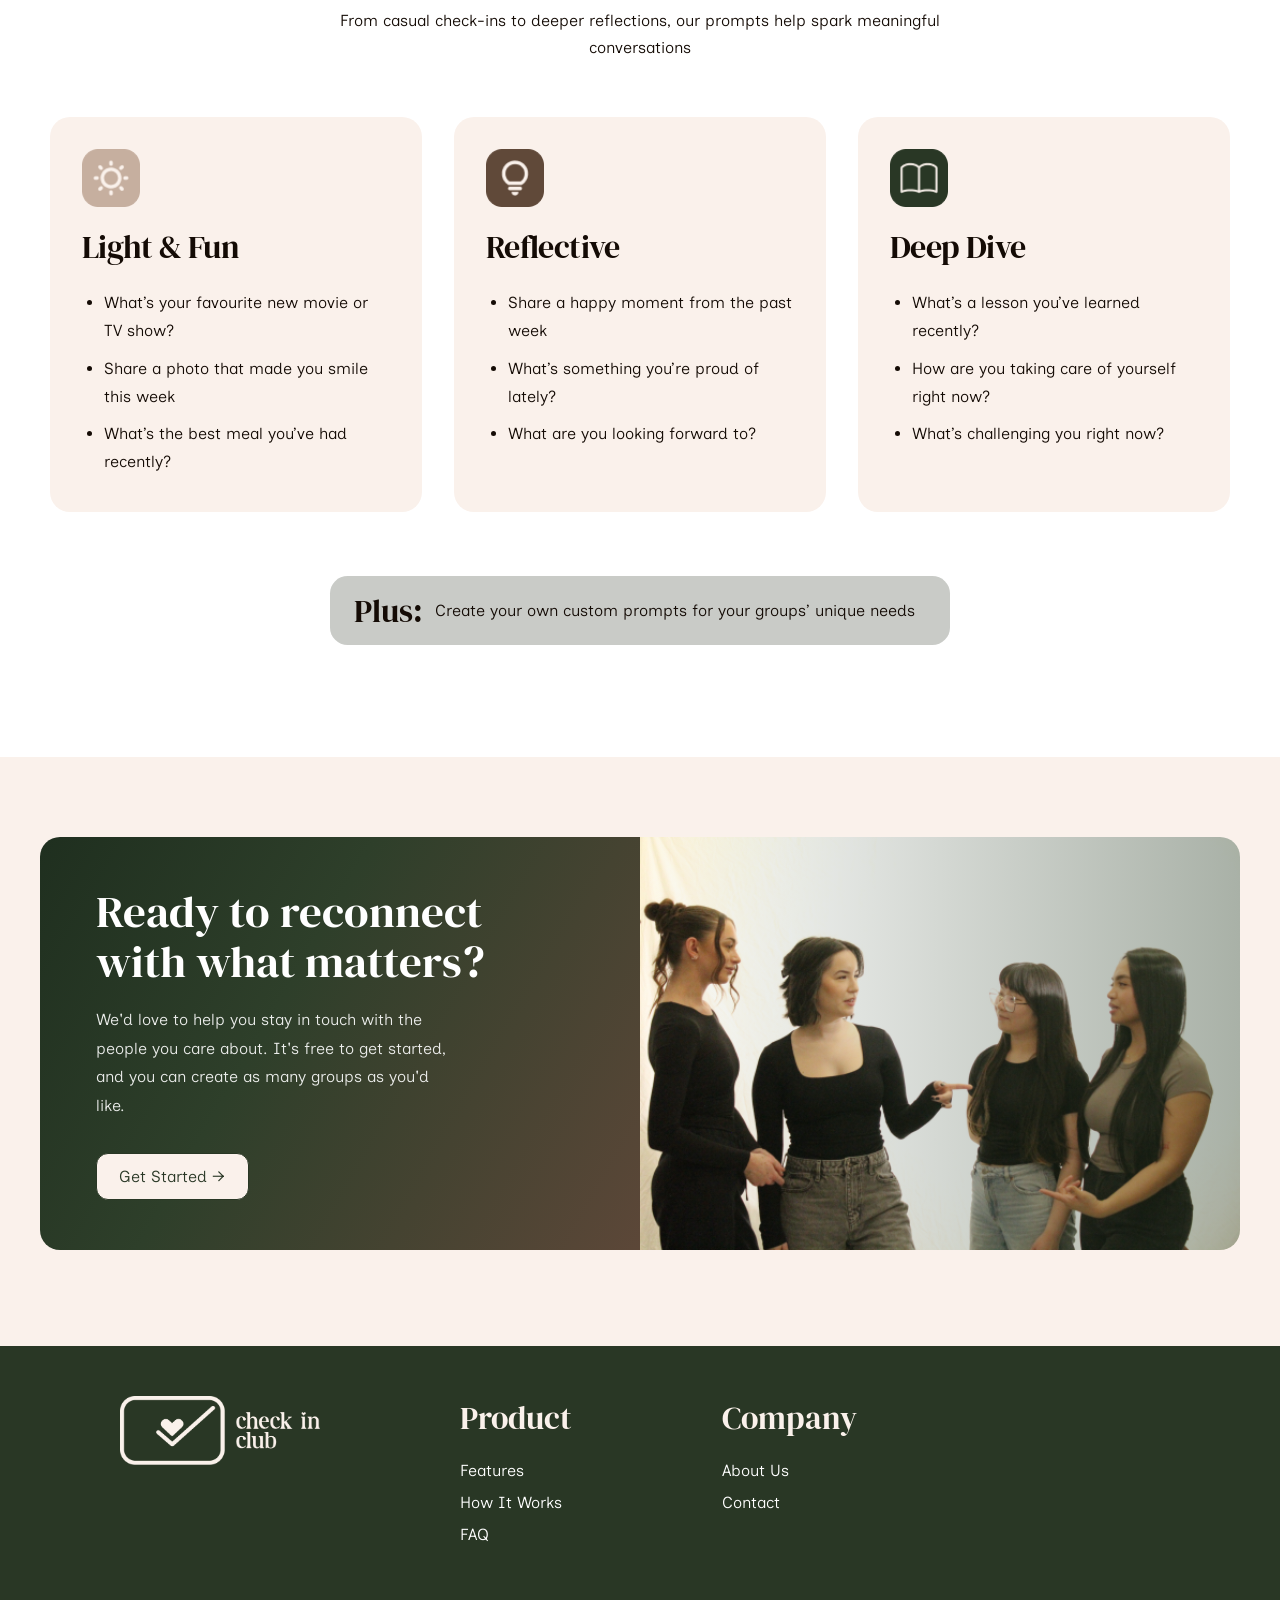
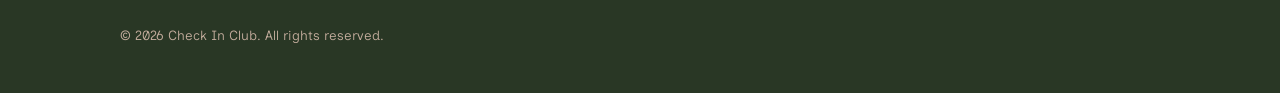
==== commit 687ae5cd: "added favicon and meta properties" ====
--- a/index.html
+++ b/index.html
@@ -5,6 +5,14 @@
     <meta name="viewport" content="width=device-width, initial-scale=1.0">
     <title>Check In Club | checkinclub.ca</title>
     <link rel="stylesheet" href="styles.css">
+    <link rel="icon" href="images/favicon.png">
+
+    <meta property="og:title" content="Check In Club">
+    <meta property="og:description" content="Stay connected without the noise of social media">
+    <meta property="og:image" content="http://checkinclub.ca/images/meta-img.png">
+    <meta property="og:url" content="http://checkinclub.ca/">
+    <meta property="og:type" content="website">
+
 </head>
 <body>
     <header class="main-header">
--- a/styles.css
+++ b/styles.css
@@ -311,7 +311,7 @@
 }
 /* index how it works */
 .how-section {
-    padding: 6.5rem 2rem 7rem;
+    padding: 4rem 2rem 6rem;
 }
 
 .how-title {
